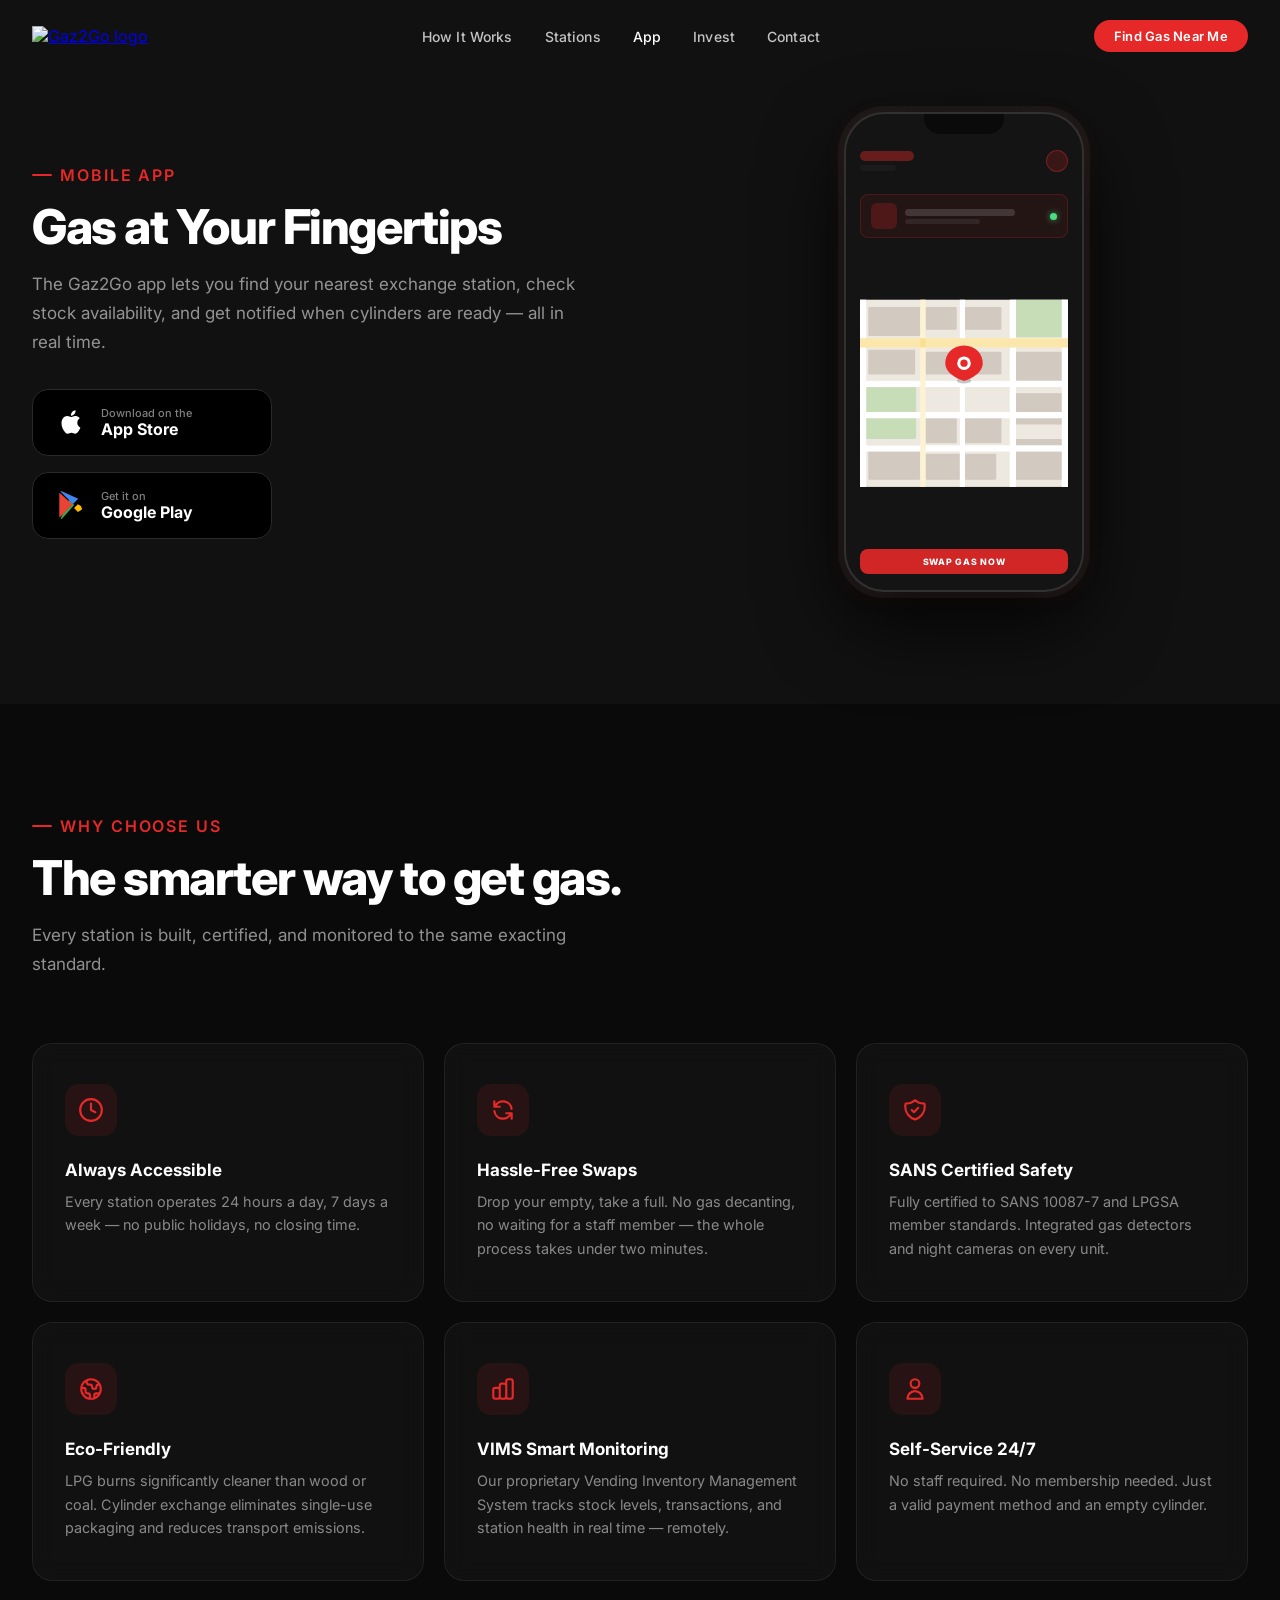
==== app.html @ 3d044378 "feat: add app.html page" ====
<!DOCTYPE html>
<html lang="en">
<head>
  <meta charset="UTF-8" />
  <meta name="viewport" content="width=device-width, initial-scale=1.0" />
  <title>App | Gaz2Go</title>
  <meta name="description" content="Download the Gaz2Go app to find stations, check stock, and swap gas in under two minutes." />
  <link rel="preconnect" href="https://fonts.googleapis.com" />
  <link rel="preconnect" href="https://fonts.gstatic.com" crossorigin />
  <link href="https://fonts.googleapis.com/css2?family=Inter:wght@300;400;500;600;700;800;900&family=Lora:ital,wght@0,400;0,500;0,600;0,700;1,400;1,700&display=swap" rel="stylesheet" />
  <script src="https://cdn.tailwindcss.com"></script>
  <script>
    tailwind.config = {
      theme: {
        extend: {
          fontFamily: { sans: ['Inter', 'sans-serif'] },
          colors: {
            brand: {
              black:  '#0a0a0a',
              black2: '#111111',
              surface:'#1a1a1a',
              surface2:'#222222',
              grey:   '#888888',
              light:  '#f5f5f5',
              accent: '#e62828',
              warm:   '#f03c3c',
            }
          }
        }
      }
    }
  </script>
  <link rel="stylesheet" href="style.css" />
</head>
<body>

<!-- SVG defs for noise -->
<svg width="0" height="0" style="position:absolute">
  <defs>
    <filter id="noise-filter">
      <feTurbulence type="fractalNoise" baseFrequency="0.85" numOctaves="4" stitchTiles="stitch" result="noiseOut"/>
      <feColorMatrix type="saturate" values="0" in="noiseOut" result="grey"/>
      <feBlend in="SourceGraphic" in2="grey" mode="overlay"/>
    </filter>
  </defs>
</svg>

<!-- ─── NAVBAR ─────────────────────────────────────────── -->
<nav id="navbar">
  <a href="index.html">
    <img
      src="https://images.groovetech.io/Q6AdZMbL-gtLKjwaKrVaJy5M9BvmSFnjlFCRkEsi7hQ/rs:fit:0:0:0/g:no:0:0/c:0:0/aHR0cHM6Ly9hc3NldHMuZ3Jvb3ZlYXBwcy5jb20vaW1hZ2VzLzVmOWU2ZTRjMzg2ZmQ5MDA2ZmFmM2M5MS8xNzM5MTA2NDEyX0dhczJHT3doaXRlRmluYWxMb2dvMjczMnB4cmVtb3ZlYmcucG5n.webp"
      alt="Gaz2Go logo"
      class="nav-logo"
    />
  </a>
  <nav style="flex:1; display:flex; align-items:center; justify-content:center;">
    <ul class="nav-links">
      <li><a href="how-it-works.html">How It Works</a></li>
      <li><a href="stations.html">Stations</a></li>
      <li><a href="app.html">App</a></li>
      <li><a href="invest.html">Invest</a></li>
      <li><a href="invest.html#footer">Contact</a></li>
    </ul>
  </nav>
  <a href="stations.html" class="btn-nav">Find Gas Near Me</a>
  <button class="hamburger" id="hamburger" aria-label="Open menu">
    <span></span><span></span><span></span>
  </button>
</nav>

<!-- Mobile menu -->
<div id="mobile-menu">
  <a href="how-it-works.html" class="mobile-link">How It Works</a>
  <a href="stations.html" class="mobile-link">Stations</a>
  <a href="app.html" class="mobile-link">App</a>
  <a href="invest.html" class="mobile-link">Invest</a>
  <a href="invest.html#footer" class="mobile-link">Contact</a>
  <a href="stations.html" class="btn-nav">Find Gas Near Me</a>
</div>

<!-- ─── APP DOWNLOAD ────────────────────────────────────── -->
<section id="app">
  <div class="section-inner">
    <div class="app-inner">
      <div>
        <div class="section-label" data-animate>Mobile App</div>
        <h2 class="section-title" data-animate style="--delay:0.1s">Gas at Your Fingertips</h2>
        <p class="section-sub" data-animate style="--delay:0.2s">
          The Gaz2Go app lets you find your nearest exchange station, check stock availability, and get notified when cylinders are ready — all in real time.
        </p>
        <!-- TODO: Replace href="#" with actual App Store URL when live -->
        <!-- TODO: Replace href="#" with actual Google Play URL when live -->
        <div class="app-store-btns" data-animate style="--delay:0.3s">
          <a href="#" class="store-btn store-btn-apple" id="apple-store-btn">
            <!-- Apple logo — white on black -->
            <svg viewBox="0 0 24 24" fill="#ffffff"><path d="M18.71 19.5c-.83 1.24-1.71 2.45-3.05 2.47-1.34.03-1.77-.79-3.29-.79-1.53 0-2 .77-3.27.82-1.31.05-2.3-1.32-3.14-2.53C4.25 17 2.94 12.45 4.7 9.39c.87-1.52 2.43-2.48 4.12-2.51 1.28-.02 2.5.87 3.29.87.78 0 2.26-1.07 3.8-.91.65.03 2.47.26 3.64 1.98-.09.06-2.17 1.28-2.15 3.81.03 3.02 2.65 4.03 2.68 4.04-.03.07-.42 1.44-1.38 2.83M13 3.5c.73-.83 1.94-1.46 2.94-1.5.13 1.17-.34 2.35-1.04 3.19-.69.85-1.83 1.51-2.95 1.42-.15-1.15.41-2.35 1.05-3.11z"/></svg>
            <div class="store-btn-text">
              <small>Download on the</small>
              <strong>App Store</strong>
            </div>
          </a>
          <a href="#" class="store-btn store-btn-google" id="play-store-btn">
            <!-- Google Play logo — official 4-colour -->
            <svg viewBox="0 0 24 24" width="28" height="28">
              <path fill="#34A853" d="M3.18 23.76c.31.17.67.22 1.05.1l.07-.04L14.76 12 10.3 7.54 3.18 23.76z"/>
              <path fill="#FBBC04" d="M20.8 13.06l-2.9-1.66-3.27 3.27 3.27 3.28 2.9-1.67c.83-.48.83-1.74 0-2.22z"/>
              <path fill="#4285F4" d="M4.11.3L4.04.26C3.67.13 3.31.2 3 .36L13.72 11.1l4.46-4.46L4.11.3z"/>
              <path fill="#EA4335" d="M2.18 1.47C2.07 1.7 2 1.97 2 2.28v19.44c0 .31.07.58.18.81l.1.09 10.89-10.9v-.22L2.18 1.47z"/>
            </svg>
            <div class="store-btn-text">
              <small>Get it on</small>
              <strong>Google Play</strong>
            </div>
          </a>
        </div>
      </div>
      <div class="phone-mockup" data-animate style="--delay:0.2s">
        <div class="phone-frame">
          <div class="phone-notch"></div>
          <div class="phone-screen">
            <!-- App header row -->
            <div style="display:flex;align-items:center;justify-content:space-between;margin-bottom:0.75rem;">
              <div>
                <div class="phone-bar accent" style="width:54px;margin-bottom:4px;"></div>
                <div class="phone-bar short" style="width:36px;height:6px;opacity:0.4;"></div>
              </div>
              <div style="width:22px;height:22px;background:rgba(230,40,40,0.18);border-radius:50%;border:1px solid rgba(230,40,40,0.35);"></div>
            </div>
            <!-- Nearest station card -->
            <div style="background:rgba(230,40,40,0.08);border:1px solid rgba(230,40,40,0.22);border-radius:8px;padding:0.5rem 0.625rem;margin-bottom:0.5rem;display:flex;align-items:center;gap:0.5rem;">
              <div style="width:26px;height:26px;background:rgba(230,40,40,0.22);border-radius:6px;flex-shrink:0;"></div>
              <div style="flex:1;min-width:0;">
                <div class="phone-bar" style="width:80%;height:7px;margin-bottom:3px;background:rgba(255,255,255,0.14);border-radius:4px;"></div>
                <div class="phone-bar" style="width:55%;height:5px;background:rgba(255,255,255,0.07);border-radius:4px;"></div>
              </div>
              <div style="width:7px;height:7px;background:#4ade80;border-radius:50%;box-shadow:0 0 6px rgba(74,222,128,0.7);flex-shrink:0;"></div>
            </div>
            <!-- Static map illustration with pin -->
            <div style="flex:1;border-radius:10px;overflow:hidden;position:relative;min-height:0;">
              <svg viewBox="0 0 200 180" xmlns="http://www.w3.org/2000/svg" style="width:100%;height:100%;display:block;">
                <!-- Map base -->
                <rect width="200" height="180" fill="#ede8e0"/>
                <!-- Green areas / parks -->
                <rect x="0" y="82" width="54" height="52" fill="#c6ddb8" rx="2"/>
                <rect x="148" y="0" width="52" height="36" fill="#c6ddb8" rx="2"/>
                <!-- Building blocks -->
                <rect x="63"  y="7"   width="30" height="22" fill="#d2c9c0" rx="1"/>
                <rect x="98"  y="7"   width="38" height="22" fill="#d2c9c0" rx="1"/>
                <rect x="63"  y="50"  width="30" height="22" fill="#d2c9c0" rx="1"/>
                <rect x="98"  y="50"  width="38" height="22" fill="#d2c9c0" rx="1"/>
                <rect x="63"  y="112" width="30" height="26" fill="#d2c9c0" rx="1"/>
                <rect x="98"  y="112" width="38" height="26" fill="#d2c9c0" rx="1"/>
                <rect x="148" y="50"  width="52" height="28" fill="#d2c9c0" rx="1"/>
                <rect x="148" y="90"  width="52" height="30" fill="#d2c9c0" rx="1"/>
                <rect x="8"   y="7"   width="50" height="28" fill="#d2c9c0" rx="1"/>
                <rect x="8"   y="48"  width="45" height="24" fill="#d2c9c0" rx="1"/>
                <rect x="8"   y="140" width="50" height="33" fill="#d2c9c0" rx="1"/>
                <rect x="63"  y="148" width="68" height="25" fill="#d2c9c0" rx="1"/>
                <rect x="148" y="134" width="52" height="39" fill="#d2c9c0" rx="1"/>
                <!-- Horizontal roads -->
                <rect x="0" y="37"  width="200" height="9" fill="#ffffff"/>
                <rect x="0" y="78"  width="200" height="6" fill="#ffffff"/>
                <rect x="0" y="108" width="200" height="6" fill="#ffffff"/>
                <rect x="0" y="140" width="200" height="6" fill="#ffffff"/>
                <!-- Vertical roads -->
                <rect x="0"   y="0" width="6" height="180" fill="#ffffff"/>
                <rect x="58"  y="0" width="5" height="180" fill="#ffffff"/>
                <rect x="96"  y="0" width="5" height="180" fill="#ffffff"/>
                <rect x="144" y="0" width="6" height="180" fill="#ffffff"/>
                <rect x="194" y="0" width="6" height="180" fill="#ffffff"/>
                <!-- Main road highlight (yellow) -->
                <rect x="0"  y="37" width="200" height="9" fill="#f7c948" opacity="0.45"/>
                <rect x="58" y="0"  width="5" height="180" fill="#f7c948" opacity="0.25"/>
                <!-- Pin shadow -->
                <ellipse cx="100" cy="78" rx="7" ry="2.5" fill="rgba(0,0,0,0.22)"/>
                <!-- Pin teardrop -->
                <path d="M100 44 C89 44 82 52 82 61 C82 73 100 78 100 78 C100 78 118 73 118 61 C118 52 111 44 100 44 Z" fill="#e62828"/>
                <!-- Pin inner white circle -->
                <circle cx="100" cy="61" r="6.5" fill="white"/>
                <!-- Pin centre dot -->
                <circle cx="100" cy="61" r="3.5" fill="#e62828"/>
              </svg>
            </div>
            <!-- CTA button -->
            <div style="margin-top:0.5rem;background:rgba(230,40,40,0.9);border-radius:8px;padding:0.45rem;text-align:center;font-size:0.55rem;font-weight:800;color:#fff;letter-spacing:0.08em;text-transform:uppercase;">SWAP GAS NOW</div>
          </div>
        </div>
      </div>
    </div>
  </div>
</section>

<!-- ─── WHY GAZ2GO ──────────────────────────────────────── -->
<section id="why">
  <div class="section-inner">
    <div class="section-label" data-animate>Why Choose Us</div>
    <h2 class="section-title" data-animate style="--delay:0.1s">The smarter way to get gas.</h2>
    <p class="section-sub" data-animate style="--delay:0.2s">Every station is built, certified, and monitored to the same exacting standard.</p>

    <div class="cards-grid">
      <div class="feature-card" data-animate style="--delay:0.05s">
        <div class="card-icon">
          <svg fill="none" viewBox="0 0 24 24" stroke="currentColor" stroke-width="2"><circle cx="12" cy="12" r="10"/><path stroke-linecap="round" stroke-linejoin="round" d="M12 6v6l4 2"/></svg>
        </div>
        <div class="card-title">Always Accessible</div>
        <div class="card-desc">Every station operates 24 hours a day, 7 days a week — no public holidays, no closing time.</div>
      </div>
      <div class="feature-card" data-animate style="--delay:0.1s">
        <div class="card-icon">
          <svg fill="none" viewBox="0 0 24 24" stroke="currentColor" stroke-width="2"><path stroke-linecap="round" stroke-linejoin="round" d="M4 4v5h.582m15.356 2A8.001 8.001 0 004.582 9m0 0H9m11 11v-5h-.581m0 0a8.003 8.003 0 01-15.357-2m15.357 2H15"/></svg>
        </div>
        <div class="card-title">Hassle-Free Swaps</div>
        <div class="card-desc">Drop your empty, take a full. No gas decanting, no waiting for a staff member — the whole process takes under two minutes.</div>
      </div>
      <div class="feature-card" data-animate style="--delay:0.15s">
        <div class="card-icon">
          <svg fill="none" viewBox="0 0 24 24" stroke="currentColor" stroke-width="2"><path stroke-linecap="round" stroke-linejoin="round" d="M9 12l2 2 4-4m5.618-4.016A11.955 11.955 0 0112 2.944a11.955 11.955 0 01-8.618 3.04A12.02 12.02 0 003 9c0 5.591 3.824 10.29 9 11.622 5.176-1.332 9-6.03 9-11.622 0-1.042-.133-2.052-.382-3.016z"/></svg>
        </div>
        <div class="card-title">SANS Certified Safety</div>
        <div class="card-desc">Fully certified to SANS 10087-7 and LPGSA member standards. Integrated gas detectors and night cameras on every unit.</div>
      </div>
      <div class="feature-card" data-animate style="--delay:0.2s">
        <div class="card-icon">
          <svg fill="none" viewBox="0 0 24 24" stroke="currentColor" stroke-width="2"><path stroke-linecap="round" stroke-linejoin="round" d="M3.055 11H5a2 2 0 012 2v1a2 2 0 002 2 2 2 0 012 2v2.945M8 3.935V5.5A2.5 2.5 0 0010.5 8h.5a2 2 0 012 2 2 2 0 104 0 2 2 0 012-2h1.064M15 20.488V18a2 2 0 012-2h3.064M21 12a9 9 0 11-18 0 9 9 0 0118 0z"/></svg>
        </div>
        <div class="card-title">Eco-Friendly</div>
        <div class="card-desc">LPG burns significantly cleaner than wood or coal. Cylinder exchange eliminates single-use packaging and reduces transport emissions.</div>
      </div>
      <div class="feature-card" data-animate style="--delay:0.25s">
        <div class="card-icon">
          <svg fill="none" viewBox="0 0 24 24" stroke="currentColor" stroke-width="2"><path stroke-linecap="round" stroke-linejoin="round" d="M9 19v-6a2 2 0 00-2-2H5a2 2 0 00-2 2v6a2 2 0 002 2h2a2 2 0 002-2zm0 0V9a2 2 0 012-2h2a2 2 0 012 2v10m-6 0a2 2 0 002 2h2a2 2 0 002-2m0 0V5a2 2 0 012-2h2a2 2 0 012 2v14a2 2 0 01-2 2h-2a2 2 0 01-2-2z"/></svg>
        </div>
        <div class="card-title">VIMS Smart Monitoring</div>
        <div class="card-desc">Our proprietary Vending Inventory Management System tracks stock levels, transactions, and station health in real time — remotely.</div>
      </div>
      <div class="feature-card" data-animate style="--delay:0.3s">
        <div class="card-icon">
          <svg fill="none" viewBox="0 0 24 24" stroke="currentColor" stroke-width="2"><path stroke-linecap="round" stroke-linejoin="round" d="M16 7a4 4 0 11-8 0 4 4 0 018 0zM12 14a7 7 0 00-7 7h14a7 7 0 00-7-7z"/></svg>
        </div>
        <div class="card-title">Self-Service 24/7</div>
        <div class="card-desc">No staff required. No membership needed. Just a valid payment method and an empty cylinder.</div>
      </div>
    </div>
  </div>
</section>

<script src="main.js"></script>
</body>
</html>
---- style.css ----
/* ─── Base ─────────────────────────────────────────── */
*, *::before, *::after { box-sizing: border-box; margin: 0; padding: 0; }
html { scroll-behavior: smooth; }
body {
  font-family: 'Inter', sans-serif;
  background: #0a0a0a;
  color: #ffffff;
  overflow-x: hidden;
}

/* ─── CSS Vars ─────────────────────────────────────── */
:root {
  --black:   #0a0a0a;
  --black2:  #111111;
  --surface: #1a1a1a;
  --surf2:   #222222;
  --white:   #ffffff;
  --grey:    #888888;
  --light:   #f5f5f5;
  --accent:  #e62828;
  --warm:    #f03c3c;
  --nav-h:   72px;
}

/* ─── Noise texture overlay ────────────────────────── */
.noise::after {
  content: '';
  position: absolute;
  inset: 0;
  background-image: url("data:image/svg+xml,%3Csvg xmlns='http://www.w3.org/2000/svg' width='200' height='200'%3E%3Cfilter id='n'%3E%3CfeTurbulence type='fractalNoise' baseFrequency='0.9' numOctaves='4' stitchTiles='stitch'/%3E%3C/filter%3E%3Crect width='200' height='200' filter='url(%23n)' opacity='0.04'/%3E%3C/svg%3E");
  pointer-events: none;
  z-index: 1;
}

/* ─── Navbar ───────────────────────────────────────── */
#navbar {
  position: fixed;
  top: 0; left: 0; right: 0;
  height: var(--nav-h);
  z-index: 100;
  display: flex;
  align-items: center;
  padding: 0 2rem;
  background: transparent;
  border-bottom: 1px solid transparent;
  transition: background 0.35s ease, border-color 0.35s ease;
}
#navbar.scrolled {
  background: #0a0a0a;
  border-bottom-color: rgba(255,255,255,0.07);
}
.nav-logo { height: 58px; object-fit: contain; }
.nav-links { display: flex; gap: 2rem; list-style: none; }
.nav-links a {
  font-size: 0.875rem;
  font-weight: 500;
  color: rgba(255,255,255,0.75);
  text-decoration: none;
  letter-spacing: 0.01em;
  transition: color 0.2s ease;
}
.nav-links a:hover { color: #fff; }
.btn-nav {
  background: var(--accent);
  color: #fff;
  font-size: 0.8125rem;
  font-weight: 600;
  padding: 0.5rem 1.25rem;
  border-radius: 100px;
  text-decoration: none;
  letter-spacing: 0.02em;
  white-space: nowrap;
  transition: background 0.2s ease, transform 0.15s ease;
}
.btn-nav:hover { background: var(--warm); transform: translateY(-1px); }
.hamburger {
  display: none;
  flex-direction: column;
  gap: 5px;
  cursor: pointer;
  padding: 6px;
  background: none;
  border: none;
}
.hamburger span {
  display: block; width: 22px; height: 2px;
  background: #fff;
  border-radius: 2px;
  transition: transform 0.25s ease, opacity 0.25s ease;
}
.hamburger.open span:nth-child(1) { transform: translateY(7px) rotate(45deg); }
.hamburger.open span:nth-child(2) { opacity: 0; }
.hamburger.open span:nth-child(3) { transform: translateY(-7px) rotate(-45deg); }
#mobile-menu {
  display: none;
  position: fixed;
  top: var(--nav-h); left: 0; right: 0;
  background: #0a0a0a;
  border-bottom: 1px solid rgba(255,255,255,0.07);
  padding: 1.5rem 2rem 2rem;
  flex-direction: column;
  gap: 1.25rem;
  z-index: 99;
}
#mobile-menu.open { display: flex; }
#mobile-menu a {
  font-size: 1rem; font-weight: 500;
  color: rgba(255,255,255,0.8);
  text-decoration: none;
  transition: color 0.2s;
}
#mobile-menu a:hover { color: #fff; }
#mobile-menu .btn-nav { align-self: flex-start; }

/* ─── Buttons ──────────────────────────────────────── */
.btn-primary {
  display: inline-flex; align-items: center; gap: 0.5rem;
  background: var(--accent);
  color: #fff;
  font-weight: 700;
  font-size: 0.9375rem;
  padding: 0.875rem 2rem;
  border-radius: 100px;
  text-decoration: none;
  letter-spacing: 0.02em;
  transition: background 0.2s ease, transform 0.15s ease, box-shadow 0.2s ease;
  box-shadow: 0 4px 24px rgba(230,40,40,0.35), 0 1px 4px rgba(0,0,0,0.4);
}
.btn-primary:hover {
  background: var(--warm);
  transform: translateY(-2px);
  box-shadow: 0 8px 32px rgba(230,40,40,0.45), 0 2px 8px rgba(0,0,0,0.4);
}
.btn-primary:active { transform: translateY(0); }
.btn-secondary {
  display: inline-flex; align-items: center; gap: 0.5rem;
  background: transparent;
  color: #fff;
  font-weight: 600;
  font-size: 0.9375rem;
  padding: 0.875rem 2rem;
  border-radius: 100px;
  border: 1.5px solid rgba(255,255,255,0.35);
  text-decoration: none;
  letter-spacing: 0.02em;
  transition: border-color 0.2s, background 0.2s, transform 0.15s;
}
.btn-secondary:hover {
  border-color: rgba(255,255,255,0.7);
  background: rgba(255,255,255,0.06);
  transform: translateY(-2px);
}

/* ─── Animate on scroll ────────────────────────────── */
[data-animate] {
  opacity: 0;
  transform: translateY(28px);
  transition: opacity 0.65s ease, transform 0.65s ease;
  transition-delay: var(--delay, 0s);
}
[data-animate].is-visible {
  opacity: 1;
  transform: none;
}

/* ─── Hero ─────────────────────────────────────────── */
#hero {
  min-height: 100vh;
  display: flex;
  align-items: center;
  position: relative;
  overflow: hidden;
  background: var(--black);
}
.hero-bg-glow {
  position: absolute;
  inset: 0;
  background:
    radial-gradient(ellipse 60% 60% at 15% 80%, rgba(230,40,40,0.10) 0%, transparent 70%),
    radial-gradient(ellipse 50% 50% at 80% 20%, rgba(60,60,70,0.25) 0%, transparent 70%);
  pointer-events: none;
}
.hero-inner {
  position: relative;
  z-index: 2;
  width: 100%;
  max-width: 1280px;
  margin: 0 auto;
  padding: 0 2rem;
  padding-top: var(--nav-h);
  display: grid;
  grid-template-columns: 55% 45%;
  align-items: center;
  min-height: 100vh;
  gap: 2rem;
}
.hero-text { padding: 4rem 0; }
.hero-eyebrow {
  display: inline-flex; align-items: center; gap: 0.5rem;
  font-size: 1rem;
  font-weight: 600;
  letter-spacing: 0.12em;
  text-transform: uppercase;
  color: var(--accent);
  margin-bottom: 1.5rem;
}
.hero-eyebrow::before {
  content: '';
  display: inline-block;
  width: 20px; height: 2px;
  background: var(--accent);
  border-radius: 2px;
}
.hero-headline {
  font-family: 'Lora', serif;
  font-size: clamp(3rem, 6vw, 5.5rem);
  font-weight: 700;
  line-height: 1.02;
  letter-spacing: -0.02em;
  color: #fff;
  margin-bottom: 1.5rem;
}
.hero-headline span { color: var(--accent); }
.hero-sub {
  font-size: clamp(1rem, 1.5vw, 1.125rem);
  font-weight: 400;
  color: rgba(255,255,255,0.6);
  line-height: 1.7;
  max-width: 480px;
  margin-bottom: 2.5rem;
}
.hero-ctas { display: flex; gap: 1rem; flex-wrap: wrap; }
.hero-image-wrap {
  position: relative;
  height: 80vh;
  min-height: 500px;
  display: flex;
  align-items: center;
  justify-content: center;
}
.hero-img {
  width: 100%;
  height: 100%;
  object-fit: cover;
  object-position: center top;
  border-radius: 20px;
  mask-image: linear-gradient(to left, rgba(0,0,0,1) 50%, rgba(0,0,0,0) 100%),
              linear-gradient(to bottom, rgba(0,0,0,0) 0%, rgba(0,0,0,1) 8%, rgba(0,0,0,1) 90%, rgba(0,0,0,0) 100%);
  -webkit-mask-image: linear-gradient(to left, rgba(0,0,0,1) 50%, rgba(0,0,0,0) 100%),
                      linear-gradient(to bottom, rgba(0,0,0,0) 0%, rgba(0,0,0,1) 8%, rgba(0,0,0,1) 90%, rgba(0,0,0,0) 100%);
  -webkit-mask-composite: source-in;
  mask-composite: intersect;
}
.hero-badge {
  position: absolute;
  bottom: 2rem; left: -1rem;
  display: flex; align-items: center; gap: 0.75rem;
  background: rgba(255,255,255,0.06);
  backdrop-filter: blur(16px);
  border: 1px solid rgba(255,255,255,0.12);
  border-radius: 16px;
  padding: 0.875rem 1.25rem;
}
.hero-badge-dot {
  width: 8px; height: 8px;
  border-radius: 50%;
  background: #4ade80;
  box-shadow: 0 0 8px rgba(74,222,128,0.7);
  flex-shrink: 0;
}
.hero-badge p { font-size: 0.8125rem; font-weight: 600; color: #fff; }
.hero-badge span { font-size: 0.75rem; color: var(--grey); }

/* ─── Section base ─────────────────────────────────── */
section { padding: 7rem 2rem; }
.section-inner { max-width: 1280px; margin: 0 auto; }
.section-label {
  font-size: 1rem;
  font-weight: 600;
  letter-spacing: 0.12em;
  text-transform: uppercase;
  color: var(--accent);
  margin-bottom: 1rem;
  display: flex; align-items: center; gap: 0.5rem;
}
.section-label::before {
  content: ''; display: inline-block;
  width: 20px; height: 2px;
  background: var(--accent); border-radius: 2px;
}
.section-title {
  font-size: clamp(2rem, 4vw, 3rem);
  font-weight: 800;
  letter-spacing: -0.03em;
  line-height: 1.1;
  color: #fff;
  margin-bottom: 1rem;
}
.section-sub {
  font-size: 1.0625rem;
  color: rgba(255,255,255,0.55);
  line-height: 1.7;
  max-width: 560px;
}

/* ─── How It Works ─────────────────────────────────── */
#how { background: var(--black2); }
.steps-grid {
  display: grid;
  grid-template-columns: repeat(3, 1fr);
  gap: 2px;
  margin-top: 4rem;
  position: relative;
}
.step-connector {
  position: absolute;
  top: 3.25rem;
  left: calc(33.33% - 1px);
  width: calc(33.33%);
  height: 1px;
  background: rgba(255,255,255,0.12);
  transform-origin: left;
  transform: scaleX(0);
  transition: transform 1s ease 0.4s;
}
.step-connector.c2 { left: calc(66.66% - 1px); }
.steps-grid.is-visible .step-connector { transform: scaleX(1); }
.step-card {
  padding: 2.5rem 2rem;
  background: var(--black);
  border: 1px solid rgba(255,255,255,0.06);
  border-radius: 16px;
  position: relative;
  transition: border-color 0.3s, background 0.3s;
}
.step-card:hover { border-color: rgba(255,255,255,0.14); background: rgba(255,255,255,0.02); }
.step-num {
  font-size: 4rem;
  font-weight: 900;
  letter-spacing: -0.05em;
  color: rgba(255,255,255,0.06);
  line-height: 1;
  margin-bottom: 1.25rem;
}
.step-icon {
  width: 64px; height: 64px;
  background: rgba(230,40,40,0.12);
  border-radius: 16px;
  display: flex; align-items: center; justify-content: center;
  margin-bottom: 1.25rem;
  overflow: hidden;
  flex-shrink: 0;
}
.step-icon svg { width: 34px; height: 34px; color: var(--accent); }
.step-icon img { width: 100%; height: 100%; object-fit: cover; }
.step-title { font-size: 1.125rem; font-weight: 700; color: #fff; margin-bottom: 0.75rem; }
.step-desc { font-size: 0.9375rem; color: rgba(255,255,255,0.55); line-height: 1.65; }

/* ─── Showcase ─────────────────────────────────────── */
#showcase {
  background: #0d0d0d;
  padding: 0;
  overflow: hidden;
}
.showcase-hero {
  position: relative;
  width: 100%;
  overflow: hidden;
}
.showcase-bg {
  width: 100%;
  height: auto;
  display: block;
  filter: brightness(0.32);
}
.showcase-overlay {
  position: absolute;
  inset: 0;
  background: linear-gradient(to right, rgba(10,10,10,0.95) 0%, rgba(10,10,10,0.4) 50%, rgba(10,10,10,0.15) 100%);
}
.showcase-content {
  position: absolute;
  inset: 0;
  display: flex;
  flex-direction: column;
  justify-content: center;
  padding: 4rem 2rem;
  max-width: 1280px;
  margin: 0 auto;
  left: 0; right: 0;
}
.showcase-chips {
  display: flex;
  flex-wrap: wrap;
  gap: 0.75rem;
  margin-bottom: 2rem;
}
.chip {
  display: inline-flex; align-items: center; gap: 0.5rem;
  background: rgba(255,255,255,0.08);
  backdrop-filter: blur(12px);
  border: 1px solid rgba(255,255,255,0.14);
  border-radius: 100px;
  padding: 0.4rem 1rem;
  font-size: 0.8125rem;
  font-weight: 600;
  color: #fff;
  letter-spacing: 0.01em;
}
.chip-dot { width: 6px; height: 6px; border-radius: 50%; background: var(--accent); flex-shrink: 0; }
.showcase-copy {
  font-size: 1rem;
  color: rgba(255,255,255,0.6);
  line-height: 1.75;
  max-width: 520px;
  margin-top: 1.5rem;
}
.showcase-gallery {
  display: grid;
  grid-template-columns: 1fr 1fr;
  gap: 2px;
  background: #0d0d0d;
}
.showcase-thumb {
  aspect-ratio: 16/9;
  overflow: hidden;
  position: relative;
}
.showcase-thumb img {
  width: 100%; height: 100%;
  object-fit: cover;
  transition: transform 0.6s ease;
  filter: brightness(0.75) saturate(0.8);
}
.showcase-thumb:hover img { transform: scale(1.04); filter: brightness(0.9) saturate(1); }

/* ─── Showcase gallery location labels ───────────────── */
.showcase-loc-label {
  position: absolute;
  bottom: 0; left: 0; right: 0;
  padding: 3.5rem 1.25rem 1.1rem;
  background: linear-gradient(to top, rgba(0,0,0,0.82) 0%, transparent 100%);
  font-size: 0.9rem;
  font-weight: 700;
  color: #fff;
  letter-spacing: 0.03em;
  display: flex;
  align-items: center;
  gap: 0.5rem;
  pointer-events: none;
}
.showcase-loc-dot {
  width: 7px; height: 7px;
  background: #4ade80;
  border-radius: 50%;
  box-shadow: 0 0 8px rgba(74,222,128,0.85);
  flex-shrink: 0;
  animation: pulse-ring 2.4s ease-out infinite;
}

/* ─── Map ──────────────────────────────────────────── */
#locations { background: var(--black); }
.map-frame {
  border-radius: 16px;
  overflow: hidden;
  border: 1px solid rgba(255,255,255,0.1);
  box-shadow: 0 0 60px rgba(230,40,40,0.08), 0 0 120px rgba(0,0,0,0.6);
  margin-top: 3rem;
}
.map-frame iframe {
  display: block;
  width: 100%;
  height: 500px;
  border: none;
  filter: invert(90%) hue-rotate(180deg) saturate(0.6) brightness(0.85);
}
.stations-grid {
  margin-top: 3rem;
  display: grid;
  grid-template-columns: repeat(auto-fill, minmax(240px, 1fr));
  gap: 1rem;
}
.station-tile {
  background: var(--surface);
  border: 1px solid rgba(255,255,255,0.07);
  border-radius: 14px;
  padding: 1.25rem 1.5rem;
  display: flex; align-items: center; gap: 1rem;
  transition: border-color 0.2s, background 0.2s, transform 0.2s;
}
.station-tile:hover { border-color: rgba(255,255,255,0.16); background: var(--surf2); transform: translateY(-2px); }
.station-dot { width: 10px; height: 10px; border-radius: 50%; flex-shrink: 0; }
.station-dot.live { background: #4ade80; box-shadow: 0 0 8px rgba(74,222,128,0.6); }
.station-dot.soon { background: var(--grey); }
.station-name { font-size: 0.9375rem; font-weight: 600; color: #fff; }
.station-status { font-size: 0.75rem; color: var(--grey); margin-top: 0.125rem; }

/* ─── App ──────────────────────────────────────────── */
#app { background: var(--black2); }
.app-inner {
  display: grid;
  grid-template-columns: 1fr 1fr;
  gap: 5rem;
  align-items: center;
}
.phone-mockup {
  display: flex;
  justify-content: center;
  align-items: center;
}
.phone-frame {
  width: 240px;
  height: 480px;
  background: #141414;
  border-radius: 40px;
  border: 2px solid rgba(255,255,255,0.12);
  box-shadow:
    0 0 0 6px rgba(255,255,255,0.04),
    0 32px 80px rgba(0,0,0,0.8),
    0 4px 20px rgba(230,40,40,0.15);
  position: relative;
  overflow: hidden;
  display: flex;
  flex-direction: column;
}
.phone-notch {
  width: 80px; height: 20px;
  background: #0a0a0a;
  border-radius: 0 0 16px 16px;
  margin: 0 auto;
  flex-shrink: 0;
}
.phone-screen {
  flex: 1;
  padding: 1rem 0.875rem;
  display: flex;
  flex-direction: column;
  gap: 0.625rem;
}
.phone-bar {
  height: 10px;
  border-radius: 10px;
  background: rgba(255,255,255,0.08);
}
.phone-bar.accent { background: rgba(230,40,40,0.4); width: 60%; }
.phone-bar.short { width: 40%; }
.phone-map-placeholder {
  flex: 1;
  background: rgba(255,255,255,0.04);
  border-radius: 12px;
  display: flex; align-items: center; justify-content: center;
  font-size: 0.625rem; color: rgba(255,255,255,0.2); font-weight: 600;
  letter-spacing: 0.1em; text-transform: uppercase;
}
.phone-btn-row {
  display: flex; gap: 0.5rem; margin-top: 0.25rem;
}
.phone-mini-btn {
  flex: 1; height: 28px;
  border-radius: 8px;
  background: rgba(230,40,40,0.25);
}
.phone-mini-btn.grey { background: rgba(255,255,255,0.06); }
.app-store-btns { display: flex; flex-direction: column; gap: 1rem; margin-top: 2rem; }
.store-btn {
  display: inline-flex; align-items: center; gap: 1rem;
  background: rgba(255,255,255,0.06);
  border: 1.5px solid rgba(255,255,255,0.12);
  border-radius: 16px;
  padding: 1rem 1.5rem;
  text-decoration: none;
  color: #fff;
  transition: background 0.2s, border-color 0.2s, transform 0.15s;
  max-width: 240px;
}
.store-btn:hover { background: rgba(255,255,255,0.1); border-color: rgba(255,255,255,0.25); transform: translateY(-2px); }
.store-btn svg { width: 28px; height: 28px; flex-shrink: 0; }

/* ─── Store button brand colours ─────────────────────── */
.store-btn-apple {
  background: #000000;
  border-color: #2a2a2a;
}
.store-btn-apple:hover {
  background: #111111;
  border-color: #444444;
  transform: translateY(-2px);
}
.store-btn-google {
  background: #000000;
  border-color: #2a2a2a;
}
.store-btn-google:hover {
  background: #111111;
  border-color: #444444;
  transform: translateY(-2px);
}
.store-btn-text { display: flex; flex-direction: column; }
.store-btn-text small { font-size: 0.6875rem; color: rgba(255,255,255,0.5); font-weight: 500; }
.store-btn-text strong { font-size: 1rem; font-weight: 700; line-height: 1.2; }

/* ─── Why ──────────────────────────────────────────── */
#why { background: var(--black); }
.cards-grid {
  display: grid;
  grid-template-columns: repeat(3, 1fr);
  gap: 1.5px;
  margin-top: 4rem;
}
.feature-card {
  background: rgba(255,255,255,0.03);
  backdrop-filter: blur(12px);
  border: 1px solid rgba(255,255,255,0.07);
  border-radius: 0;
  padding: 2.5rem 2rem;
  transition: background 0.3s, border-color 0.3s, transform 0.25s;
  position: relative;
  overflow: hidden;
}
.feature-card::before {
  content: '';
  position: absolute;
  top: 0; left: 0; right: 0;
  height: 2px;
  background: var(--accent);
  transform: scaleX(0);
  transform-origin: left;
  transition: transform 0.3s ease;
}
.feature-card:hover { background: rgba(255,255,255,0.06); border-color: rgba(255,255,255,0.12); transform: translateY(-4px); }
.feature-card:hover::before { transform: scaleX(1); }
.feature-card:nth-child(1) { border-radius: 16px 0 0 0; }
.feature-card:nth-child(3) { border-radius: 0 16px 0 0; }
.feature-card:nth-child(4) { border-radius: 0 0 0 16px; }
.feature-card:nth-child(6) { border-radius: 0 0 16px 0; }
.card-icon {
  width: 52px; height: 52px;
  background: rgba(230,40,40,0.1);
  border-radius: 14px;
  display: flex; align-items: center; justify-content: center;
  margin-bottom: 1.5rem;
}
.card-icon svg { width: 26px; height: 26px; color: var(--accent); }
.card-title { font-size: 1.0625rem; font-weight: 700; color: #fff; margin-bottom: 0.625rem; }
.card-desc { font-size: 0.9rem; color: rgba(255,255,255,0.5); line-height: 1.65; }

/* ─── Invest ───────────────────────────────────────── */
#invest { background: #0f0f0f; }
.invest-inner {
  display: grid;
  grid-template-columns: 1fr 1fr;
  gap: 5rem;
  align-items: start;
}
.notice-pill {
  display: inline-flex; align-items: center; gap: 0.5rem;
  background: rgba(230,40,40,0.12);
  border: 1px solid rgba(230,40,40,0.3);
  border-radius: 100px;
  padding: 0.4rem 1rem;
  font-size: 1.0625rem;
  font-weight: 600;
  color: var(--accent);
  margin-bottom: 1.5rem;
}
.stats-grid {
  display: grid;
  grid-template-columns: 1fr 1fr;
  gap: 1px;
  background: rgba(255,255,255,0.07);
  border-radius: 16px;
  overflow: hidden;
}
.stat-cell {
  background: var(--surface);
  padding: 2rem 1.75rem;
  transition: background 0.2s;
}
.stat-cell:hover { background: var(--surf2); }
.stat-value {
  font-size: 2rem;
  font-weight: 900;
  letter-spacing: -0.04em;
  color: #fff;
  line-height: 1;
  margin-bottom: 0.5rem;
}
.stat-label { font-size: 0.875rem; color: rgba(255,255,255,0.5); font-weight: 500; line-height: 1.4; }

/* ─── Footer ───────────────────────────────────────── */
#footer { background: #050505; padding: 5rem 2rem 2rem; }
.footer-grid {
  max-width: 1280px;
  margin: 0 auto;
  display: grid;
  grid-template-columns: 2fr 1.5fr 1fr;
  gap: 4rem;
  padding-bottom: 4rem;
  border-bottom: 1px solid rgba(255,255,255,0.07);
}
.footer-logo { height: 32px; object-fit: contain; margin-bottom: 1rem; }
.footer-tagline { font-size: 0.9rem; color: rgba(255,255,255,0.45); line-height: 1.65; max-width: 280px; }
.footer-social { display: flex; gap: 0.75rem; margin-top: 1.5rem; }
.social-btn {
  width: 38px; height: 38px;
  background: rgba(255,255,255,0.06);
  border: 1px solid rgba(255,255,255,0.1);
  border-radius: 10px;
  display: flex; align-items: center; justify-content: center;
  text-decoration: none;
  color: rgba(255,255,255,0.6);
  transition: background 0.2s, color 0.2s;
}
.social-btn:hover { background: rgba(255,255,255,0.12); color: #fff; }
.social-btn svg { width: 18px; height: 18px; }
.footer-h { font-size: 0.75rem; font-weight: 700; letter-spacing: 0.1em; text-transform: uppercase; color: rgba(255,255,255,0.35); margin-bottom: 1.25rem; }
.contact-item { display: flex; flex-direction: column; gap: 0.125rem; margin-bottom: 1.25rem; }
.contact-name { font-size: 0.9375rem; font-weight: 600; color: #fff; }
.contact-detail { font-size: 0.875rem; color: rgba(255,255,255,0.5); }
.contact-detail a { color: rgba(255,255,255,0.5); text-decoration: none; transition: color 0.2s; }
.contact-detail a:hover { color: #fff; }
.footer-address { font-size: 0.875rem; color: rgba(255,255,255,0.4); line-height: 1.6; margin-top: 1rem; }
.footer-links { list-style: none; display: flex; flex-direction: column; gap: 0.75rem; }
.footer-links a { font-size: 0.875rem; color: rgba(255,255,255,0.45); text-decoration: none; transition: color 0.2s; }
.footer-links a:hover { color: #fff; }
.footer-bottom {
  max-width: 1280px;
  margin: 0 auto;
  padding-top: 2rem;
  display: flex;
  justify-content: space-between;
  align-items: center;
  flex-wrap: wrap;
  gap: 1rem;
}
.footer-copy { font-size: 0.8125rem; color: rgba(255,255,255,0.25); }

/* ─── Responsive ───────────────────────────────────── */
@media (max-width: 1024px) {
  .hero-inner { grid-template-columns: 1fr; }
  .hero-image-wrap { height: 50vh; min-height: 320px; }
  .hero-img { mask-image: linear-gradient(to bottom, rgba(0,0,0,1) 60%, rgba(0,0,0,0) 100%); -webkit-mask-image: linear-gradient(to bottom, rgba(0,0,0,1) 60%, rgba(0,0,0,0) 100%); -webkit-mask-composite: source-in; mask-composite: intersect; }
  .steps-grid { grid-template-columns: 1fr; gap: 1rem; }
  .step-connector { display: none; }
  .app-inner { grid-template-columns: 1fr; gap: 3rem; }
  .phone-mockup { order: -1; }
  .invest-inner { grid-template-columns: 1fr; gap: 3rem; }
  .cards-grid { grid-template-columns: 1fr 1fr; }
  .feature-card:nth-child(1) { border-radius: 16px 0 0 0; }
  .feature-card:nth-child(2) { border-radius: 0 16px 0 0; }
  .feature-card:nth-child(3) { border-radius: 0; }
  .feature-card:nth-child(4) { border-radius: 0; }
  .feature-card:nth-child(5) { border-radius: 0 0 0 16px; }
  .feature-card:nth-child(6) { border-radius: 0 0 16px 0; }
  .footer-grid { grid-template-columns: 1fr 1fr; gap: 3rem; }
}

@media (max-width: 768px) {
  .nav-links, .btn-nav { display: none; }
  .hamburger { display: flex; }
  section { padding: 5rem 1.25rem; }
  .hero-text { padding: 2rem 0; }
  .showcase-gallery { grid-template-columns: 1fr; }
  .cards-grid { grid-template-columns: 1fr; }
  .feature-card:nth-child(n) { border-radius: 0; }
  .feature-card:first-child { border-radius: 16px 16px 0 0; }
  .feature-card:last-child { border-radius: 0 0 16px 16px; }
  .footer-grid { grid-template-columns: 1fr; gap: 2.5rem; }
  .footer-bottom { flex-direction: column; text-align: center; }
  .stats-grid { grid-template-columns: 1fr 1fr; }
}

@media (max-width: 480px) {
  .hero-ctas { flex-direction: column; }
  .btn-primary, .btn-secondary { width: 100%; justify-content: center; }
  .stats-grid { grid-template-columns: 1fr; }
}

/* ─── Trust marquee strip ──────────────────────────── */
.trust-strip {
  background: #111111;
  border-top: 1px solid rgba(255,255,255,0.055);
  border-bottom: 1px solid rgba(255,255,255,0.055);
  overflow: hidden;
  padding: 0.875rem 0;
  position: relative;
}
.trust-strip::before, .trust-strip::after {
  content: '';
  position: absolute;
  top: 0; bottom: 0;
  width: 140px;
  z-index: 2;
  pointer-events: none;
}
.trust-strip::before { left: 0; background: linear-gradient(to right, #111111, transparent); }
.trust-strip::after  { right: 0; background: linear-gradient(to left,  #111111, transparent); }
.trust-track {
  display: flex;
  gap: 3.5rem;
  white-space: nowrap;
  animation: marquee 28s linear infinite;
  width: max-content;
  will-change: transform;
}
.trust-item {
  display: inline-flex;
  align-items: center;
  gap: 0.75rem;
  font-size: 0.6875rem;
  font-weight: 700;
  color: rgba(255,255,255,0.38);
  letter-spacing: 0.1em;
  text-transform: uppercase;
  flex-shrink: 0;
}
.trust-sep {
  display: inline-block;
  width: 4px; height: 4px;
  border-radius: 50%;
  background: var(--accent);
  opacity: 0.55;
  flex-shrink: 0;
}

/* ─── Animations ───────────────────────────────────── */
@keyframes marquee {
  from { transform: translateX(0); }
  to   { transform: translateX(-50%); }
}
@keyframes pulse-ring {
  0%   { box-shadow: 0 0 0 0   rgba(74,222,128,0.55); }
  70%  { box-shadow: 0 0 0 8px rgba(74,222,128,0); }
  100% { box-shadow: 0 0 0 0   rgba(74,222,128,0); }
}
@keyframes float-badge {
  0%, 100% { transform: translateY(0px); }
  50%       { transform: translateY(-8px); }
}
@keyframes shimmer-stat {
  0%   { opacity: 0.4; }
  50%  { opacity: 1; }
  100% { opacity: 0.4; }
}

/* ─── Hero badge animate ───────────────────────────── */
.hero-badge      { animation: float-badge 5s ease-in-out infinite; }
.hero-badge-dot  { animation: pulse-ring  2.4s ease-out infinite; }

/* ─── Feature card spacing override ───────────────── */
.cards-grid { gap: 1.25rem; }
.feature-card,
.feature-card:nth-child(n),
.feature-card:first-child,
.feature-card:last-child { border-radius: 20px; }
@media (max-width: 1024px) {
  .feature-card,
  .feature-card:nth-child(n) { border-radius: 20px; }
}
@media (max-width: 768px) {
  .feature-card,
  .feature-card:nth-child(n),
  .feature-card:first-child,
  .feature-card:last-child { border-radius: 20px; }
}

/* ─── Station dot pulse ────────────────────────────── */
.station-dot.live { animation: pulse-ring 2.4s ease-out infinite; }

/* ─── Pre-footer CTA banner ────────────────────────── */
#cta-banner {
  background: #0c0c0c;
  padding: 6rem 2rem;
  position: relative;
  overflow: hidden;
}
#cta-banner::before {
  content: '';
  position: absolute;
  inset: 0;
  background:
    radial-gradient(ellipse 80% 80% at 50% 50%, rgba(230,40,40,0.07) 0%, transparent 70%),
    radial-gradient(ellipse 40% 40% at 20% 80%, rgba(240,60,60,0.04) 0%, transparent 70%);
  pointer-events: none;
}
#cta-banner::after {
  content: '';
  position: absolute;
  top: 0; left: 0; right: 0;
  height: 1px;
  background: linear-gradient(to right, transparent, rgba(230,40,40,0.35), transparent);
}
.cta-banner-inner {
  max-width: 760px;
  margin: 0 auto;
  text-align: center;
  position: relative;
  z-index: 1;
}
.cta-banner-inner .section-label { justify-content: center; }
.cta-banner-inner .section-title { max-width: 600px; margin: 0 auto 1.25rem; }
.cta-banner-sub {
  font-size: 1.0625rem;
  color: rgba(255,255,255,0.5);
  line-height: 1.7;
  margin-bottom: 2.5rem;
}
.cta-banner-actions {
  display: flex;
  gap: 1rem;
  justify-content: center;
  flex-wrap: wrap;
}
@media (max-width: 480px) {
  .cta-banner-actions { flex-direction: column; align-items: center; }
  .cta-banner-actions .btn-primary,
  .cta-banner-actions .btn-secondary { width: 100%; justify-content: center; }
}

/* ─── Map glow tweak ───────────────────────────────── */
.map-frame {
  box-shadow: 0 0 0 1px rgba(230,40,40,0.1), 0 0 80px rgba(230,40,40,0.07), 0 0 160px rgba(0,0,0,0.6);
}

/* ─── 3-col showcase gallery ───────────────────────── */
.showcase-gallery--3col { grid-template-columns: 1fr 1fr 1fr; }
@media (max-width: 768px) {
  .showcase-gallery--3col { grid-template-columns: 1fr; }
}

/* ─── Hero unit background ─────────────────────────── */
.hero-unit-bg {
  position: absolute;
  inset: 0;
  z-index: 1;
  pointer-events: none;
  overflow: hidden;
}
.hero-unit-bg img {
  position: absolute;
  inset: 0;
  width: 100%;
  height: 100%;
  object-fit: cover;
  object-position: center center;
  display: block;
  user-select: none;
  -webkit-user-drag: none;
  /* Left-fade blends photo into dark hero; top/bottom soften edges */
  mask-image:
    linear-gradient(to right, transparent 0%, rgba(0,0,0,0.5) 18%, black 42%, black 100%),
    linear-gradient(to bottom, transparent 0%, black 8%, black 92%, transparent 100%);
  -webkit-mask-image:
    linear-gradient(to right, transparent 0%, rgba(0,0,0,0.5) 18%, black 42%, black 100%),
    linear-gradient(to bottom, transparent 0%, black 8%, black 92%, transparent 100%);
  mask-composite: intersect;
  -webkit-mask-composite: source-in;
}
/* Single-column hero override */
.hero-inner-solo {
  grid-template-columns: 52% !important;
}

/* ─── 3D Unit Viewer ───────────────────────────────── */
.unit-viewer-wrap {
  position: relative;
  width: 100%;
  height: 100%;
  display: flex;
  align-items: center;
  justify-content: center;
  flex-direction: column;
  gap: 2.5rem;
}
.unit-viewer {
  position: relative;
  width: 100%;
  max-width: 620px;
  cursor: grab;
  will-change: transform;
  transition: transform 0.12s ease;
  user-select: none;
  /* Radial vignette fades white corners into the dark hero */
  mask-image: radial-gradient(ellipse 80% 76% at 54% 52%, black 28%, rgba(0,0,0,0.55) 52%, transparent 78%);
  -webkit-mask-image: radial-gradient(ellipse 80% 76% at 54% 52%, black 28%, rgba(0,0,0,0.55) 52%, transparent 78%);
}
.unit-viewer.is-dragging {
  cursor: grabbing;
  transition: none;
}
.unit-img-base {
  width: 100%;
  height: auto;
  display: block;
  pointer-events: none;
  user-select: none;
  -webkit-user-drag: none;
}
.unit-img-overlay {
  position: absolute;
  top: 0; left: 0;
  width: 100%;
  height: 100%;
  object-fit: contain;
  opacity: 0;
  pointer-events: none;
  user-select: none;
  -webkit-user-drag: none;
  transition: opacity 0.15s ease;
}
.viewer-drag-hint {
  display: flex;
  align-items: center;
  gap: 0.625rem;
  font-size: 0.6875rem;
  font-weight: 600;
  color: rgba(255,255,255,0.3);
  letter-spacing: 0.1em;
  text-transform: uppercase;
  white-space: nowrap;
  transition: opacity 0.5s ease;
}
.viewer-drag-hint svg { flex-shrink: 0; }
.viewer-drag-hint.hidden { opacity: 0; pointer-events: none; }
@keyframes hint-pulse {
  0%, 100% { opacity: 0.3; transform: translateX(0); }
  50%       { opacity: 0.7; transform: translateX(4px); }
}
.viewer-drag-hint { animation: hint-pulse 2.2s ease-in-out infinite; }
.viewer-drag-hint.hidden { animation: none; }

/* Progress track */
.viewer-track {
  display: flex;
  align-items: center;
  gap: 0.75rem;
}
.viewer-track-bar {
  width: 80px;
  height: 2px;
  background: rgba(255,255,255,0.1);
  border-radius: 2px;
  overflow: hidden;
}
.viewer-track-fill {
  height: 100%;
  width: 0%;
  background: var(--accent);
  border-radius: 2px;
  transition: width 0.1s ease;
}
.viewer-track-label {
  font-size: 0.6rem;
  font-weight: 700;
  letter-spacing: 0.12em;
  text-transform: uppercase;
  color: rgba(255,255,255,0.25);
  width: 28px;
}
.viewer-track-label.right { text-align: right; }
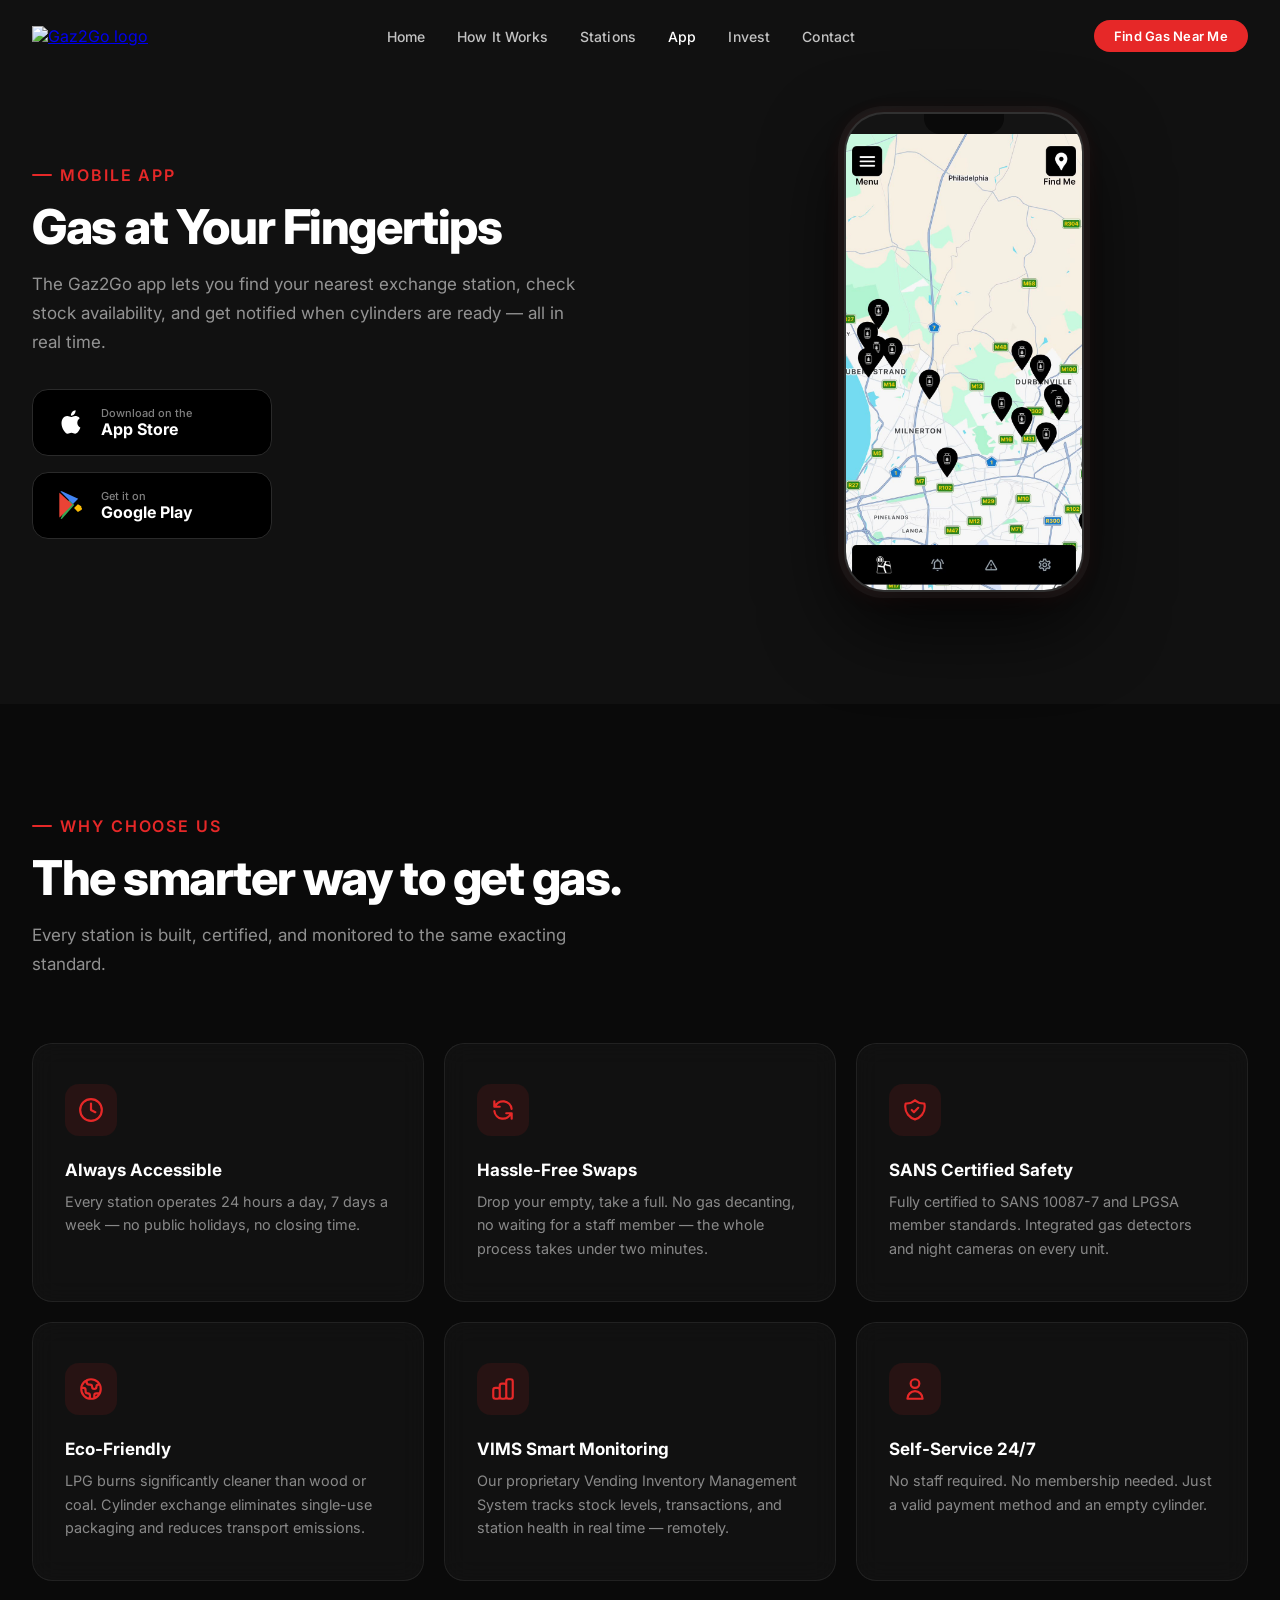
==== commit 6754798f: "feat: add real stations, Find Gas modal, app screenshot, and nav/copy updates - Add 16 live station " ====
--- a/app.html
+++ b/app.html
@@ -56,6 +56,7 @@
   </a>
   <nav style="flex:1; display:flex; align-items:center; justify-content:center;">
     <ul class="nav-links">
+      <li><a href="index.html">Home</a></li>
       <li><a href="how-it-works.html">How It Works</a></li>
       <li><a href="stations.html">Stations</a></li>
       <li><a href="app.html">App</a></li>
@@ -71,6 +72,7 @@
 
 <!-- Mobile menu -->
 <div id="mobile-menu">
+  <a href="index.html" class="mobile-link">Home</a>
   <a href="how-it-works.html" class="mobile-link">How It Works</a>
   <a href="stations.html" class="mobile-link">Stations</a>
   <a href="app.html" class="mobile-link">App</a>
@@ -118,72 +120,13 @@
       <div class="phone-mockup" data-animate style="--delay:0.2s">
         <div class="phone-frame">
           <div class="phone-notch"></div>
-          <div class="phone-screen">
-            <!-- App header row -->
-            <div style="display:flex;align-items:center;justify-content:space-between;margin-bottom:0.75rem;">
-              <div>
-                <div class="phone-bar accent" style="width:54px;margin-bottom:4px;"></div>
-                <div class="phone-bar short" style="width:36px;height:6px;opacity:0.4;"></div>
-              </div>
-              <div style="width:22px;height:22px;background:rgba(230,40,40,0.18);border-radius:50%;border:1px solid rgba(230,40,40,0.35);"></div>
-            </div>
-            <!-- Nearest station card -->
-            <div style="background:rgba(230,40,40,0.08);border:1px solid rgba(230,40,40,0.22);border-radius:8px;padding:0.5rem 0.625rem;margin-bottom:0.5rem;display:flex;align-items:center;gap:0.5rem;">
-              <div style="width:26px;height:26px;background:rgba(230,40,40,0.22);border-radius:6px;flex-shrink:0;"></div>
-              <div style="flex:1;min-width:0;">
-                <div class="phone-bar" style="width:80%;height:7px;margin-bottom:3px;background:rgba(255,255,255,0.14);border-radius:4px;"></div>
-                <div class="phone-bar" style="width:55%;height:5px;background:rgba(255,255,255,0.07);border-radius:4px;"></div>
-              </div>
-              <div style="width:7px;height:7px;background:#4ade80;border-radius:50%;box-shadow:0 0 6px rgba(74,222,128,0.7);flex-shrink:0;"></div>
-            </div>
-            <!-- Static map illustration with pin -->
-            <div style="flex:1;border-radius:10px;overflow:hidden;position:relative;min-height:0;">
-              <svg viewBox="0 0 200 180" xmlns="http://www.w3.org/2000/svg" style="width:100%;height:100%;display:block;">
-                <!-- Map base -->
-                <rect width="200" height="180" fill="#ede8e0"/>
-                <!-- Green areas / parks -->
-                <rect x="0" y="82" width="54" height="52" fill="#c6ddb8" rx="2"/>
-                <rect x="148" y="0" width="52" height="36" fill="#c6ddb8" rx="2"/>
-                <!-- Building blocks -->
-                <rect x="63"  y="7"   width="30" height="22" fill="#d2c9c0" rx="1"/>
-                <rect x="98"  y="7"   width="38" height="22" fill="#d2c9c0" rx="1"/>
-                <rect x="63"  y="50"  width="30" height="22" fill="#d2c9c0" rx="1"/>
-                <rect x="98"  y="50"  width="38" height="22" fill="#d2c9c0" rx="1"/>
-                <rect x="63"  y="112" width="30" height="26" fill="#d2c9c0" rx="1"/>
-                <rect x="98"  y="112" width="38" height="26" fill="#d2c9c0" rx="1"/>
-                <rect x="148" y="50"  width="52" height="28" fill="#d2c9c0" rx="1"/>
-                <rect x="148" y="90"  width="52" height="30" fill="#d2c9c0" rx="1"/>
-                <rect x="8"   y="7"   width="50" height="28" fill="#d2c9c0" rx="1"/>
-                <rect x="8"   y="48"  width="45" height="24" fill="#d2c9c0" rx="1"/>
-                <rect x="8"   y="140" width="50" height="33" fill="#d2c9c0" rx="1"/>
-                <rect x="63"  y="148" width="68" height="25" fill="#d2c9c0" rx="1"/>
-                <rect x="148" y="134" width="52" height="39" fill="#d2c9c0" rx="1"/>
-                <!-- Horizontal roads -->
-                <rect x="0" y="37"  width="200" height="9" fill="#ffffff"/>
-                <rect x="0" y="78"  width="200" height="6" fill="#ffffff"/>
-                <rect x="0" y="108" width="200" height="6" fill="#ffffff"/>
-                <rect x="0" y="140" width="200" height="6" fill="#ffffff"/>
-                <!-- Vertical roads -->
-                <rect x="0"   y="0" width="6" height="180" fill="#ffffff"/>
-                <rect x="58"  y="0" width="5" height="180" fill="#ffffff"/>
-                <rect x="96"  y="0" width="5" height="180" fill="#ffffff"/>
-                <rect x="144" y="0" width="6" height="180" fill="#ffffff"/>
-                <rect x="194" y="0" width="6" height="180" fill="#ffffff"/>
-                <!-- Main road highlight (yellow) -->
-                <rect x="0"  y="37" width="200" height="9" fill="#f7c948" opacity="0.45"/>
-                <rect x="58" y="0"  width="5" height="180" fill="#f7c948" opacity="0.25"/>
-                <!-- Pin shadow -->
-                <ellipse cx="100" cy="78" rx="7" ry="2.5" fill="rgba(0,0,0,0.22)"/>
-                <!-- Pin teardrop -->
-                <path d="M100 44 C89 44 82 52 82 61 C82 73 100 78 100 78 C100 78 118 73 118 61 C118 52 111 44 100 44 Z" fill="#e62828"/>
-                <!-- Pin inner white circle -->
-                <circle cx="100" cy="61" r="6.5" fill="white"/>
-                <!-- Pin centre dot -->
-                <circle cx="100" cy="61" r="3.5" fill="#e62828"/>
-              </svg>
-            </div>
-            <!-- CTA button -->
-            <div style="margin-top:0.5rem;background:rgba(230,40,40,0.9);border-radius:8px;padding:0.45rem;text-align:center;font-size:0.55rem;font-weight:800;color:#fff;letter-spacing:0.08em;text-transform:uppercase;">SWAP GAS NOW</div>
+          <div class="phone-screen" style="padding:0;gap:0;overflow:hidden;">
+            <img
+              src="Brand Assets/Gaz2Go App Screenshot.jpeg"
+              alt="Gaz2Go app interface"
+              style="width:100%;height:100%;object-fit:cover;object-position:top;display:block;"
+              draggable="false"
+            />
           </div>
         </div>
       </div>
--- a/style.css
+++ b/style.css
@@ -698,7 +698,7 @@
   padding-bottom: 4rem;
   border-bottom: 1px solid rgba(255,255,255,0.07);
 }
-.footer-logo { height: 32px; object-fit: contain; margin-bottom: 1rem; }
+.footer-logo { height: 64px; object-fit: contain; margin-bottom: 1rem; }
 .footer-tagline { font-size: 0.9rem; color: rgba(255,255,255,0.45); line-height: 1.65; max-width: 280px; }
 .footer-social { display: flex; gap: 0.75rem; margin-top: 1.5rem; }
 .social-btn {
@@ -712,6 +712,12 @@
   transition: background 0.2s, color 0.2s;
 }
 .social-btn:hover { background: rgba(255,255,255,0.12); color: #fff; }
+.social-btn--instagram { color: #E1306C; border-color: rgba(225,48,108,0.3); }
+.social-btn--instagram:hover { background: rgba(225,48,108,0.12); color: #E1306C; border-color: rgba(225,48,108,0.5); }
+.social-btn--facebook { color: #1877F2; border-color: rgba(24,119,242,0.3); }
+.social-btn--facebook:hover { background: rgba(24,119,242,0.12); color: #1877F2; border-color: rgba(24,119,242,0.5); }
+.social-btn--youtube { color: #FF0000; border-color: rgba(255,0,0,0.3); }
+.social-btn--youtube:hover { background: rgba(255,0,0,0.12); color: #FF0000; border-color: rgba(255,0,0,0.5); }
 .social-btn svg { width: 18px; height: 18px; }
 .footer-h { font-size: 0.75rem; font-weight: 700; letter-spacing: 0.1em; text-transform: uppercase; color: rgba(255,255,255,0.35); margin-bottom: 1.25rem; }
 .contact-item { display: flex; flex-direction: column; gap: 0.125rem; margin-bottom: 1.25rem; }
@@ -1058,3 +1064,273 @@
   width: 28px;
 }
 .viewer-track-label.right { text-align: right; }
+
+/* ─── Find Gas Near Me Modal ───────────────────────────── */
+#fg-overlay {
+  position: fixed;
+  inset: 0;
+  background: rgba(0,0,0,0.72);
+  backdrop-filter: blur(10px);
+  -webkit-backdrop-filter: blur(10px);
+  z-index: 500;
+  display: flex;
+  align-items: center;
+  justify-content: center;
+  padding: 1.5rem;
+  opacity: 0;
+  pointer-events: none;
+  transition: opacity 0.22s ease;
+}
+#fg-overlay.open {
+  opacity: 1;
+  pointer-events: auto;
+}
+#fg-modal {
+  background: #141414;
+  border: 1px solid rgba(255,255,255,0.09);
+  border-radius: 22px;
+  width: 100%;
+  max-width: 560px;
+  position: relative;
+  transform: translateY(18px) scale(0.98);
+  transition: transform 0.25s ease;
+  max-height: 88vh;
+  overflow: hidden;
+  box-shadow: 0 40px 100px rgba(0,0,0,0.7), 0 0 0 1px rgba(255,255,255,0.04);
+}
+#fg-scroll {
+  overflow-y: auto;
+  max-height: 88vh;
+  padding: 2.5rem 2.5rem 2rem;
+}
+#fg-overlay.open #fg-modal {
+  transform: translateY(0) scale(1);
+}
+#fg-close {
+  position: absolute;
+  top: 1.125rem;
+  right: 1.125rem;
+  background: rgba(255,255,255,0.07);
+  border: 1px solid rgba(255,255,255,0.1);
+  border-radius: 9px;
+  width: 34px;
+  height: 34px;
+  display: flex;
+  align-items: center;
+  justify-content: center;
+  color: rgba(255,255,255,0.55);
+  cursor: pointer;
+  transition: background 0.2s, color 0.2s;
+  flex-shrink: 0;
+}
+#fg-close:hover { background: rgba(255,255,255,0.13); color: #fff; }
+
+.fg-eyebrow {
+  font-size: 0.75rem;
+  font-weight: 700;
+  letter-spacing: 0.13em;
+  text-transform: uppercase;
+  color: var(--accent);
+  display: flex;
+  align-items: center;
+  gap: 0.5rem;
+  margin-bottom: 0.75rem;
+}
+.fg-eyebrow-line {
+  display: inline-block;
+  width: 18px;
+  height: 2px;
+  background: var(--accent);
+  border-radius: 2px;
+  flex-shrink: 0;
+}
+.fg-title {
+  font-size: 1.625rem;
+  font-weight: 800;
+  letter-spacing: -0.03em;
+  color: #fff;
+  margin-bottom: 0.5rem;
+  padding-right: 2.5rem;
+}
+.fg-sub {
+  font-size: 0.9375rem;
+  color: rgba(255,255,255,0.48);
+  line-height: 1.65;
+  margin-bottom: 1.75rem;
+}
+.fg-input-row {
+  display: flex;
+  gap: 0.625rem;
+  margin-bottom: 1.25rem;
+}
+.fg-input-row input {
+  flex: 1;
+  background: rgba(255,255,255,0.06);
+  border: 1.5px solid rgba(255,255,255,0.11);
+  border-radius: 12px;
+  padding: 0.75rem 1rem;
+  font-size: 0.9375rem;
+  font-family: 'Inter', sans-serif;
+  color: #fff;
+  outline: none;
+  transition: border-color 0.2s;
+}
+.fg-input-row input:focus { border-color: rgba(230,40,40,0.5); }
+.fg-input-row input::placeholder { color: rgba(255,255,255,0.27); }
+.fg-input-row button {
+  background: var(--accent);
+  color: #fff;
+  border: none;
+  border-radius: 12px;
+  padding: 0.75rem 1.25rem;
+  font-size: 0.875rem;
+  font-weight: 700;
+  font-family: 'Inter', sans-serif;
+  cursor: pointer;
+  display: flex;
+  align-items: center;
+  gap: 0.5rem;
+  white-space: nowrap;
+  transition: background 0.2s, transform 0.15s;
+}
+.fg-input-row button:hover:not(:disabled) { background: var(--warm); transform: translateY(-1px); }
+.fg-input-row button:disabled { opacity: 0.55; cursor: not-allowed; }
+
+.fg-loading {
+  display: flex;
+  align-items: center;
+  gap: 0.875rem;
+  padding: 1.25rem 0;
+  color: rgba(255,255,255,0.45);
+  font-size: 0.9375rem;
+}
+.fg-spinner {
+  width: 18px;
+  height: 18px;
+  border: 2px solid rgba(255,255,255,0.12);
+  border-top-color: var(--accent);
+  border-radius: 50%;
+  animation: fg-spin 0.7s linear infinite;
+  flex-shrink: 0;
+}
+@keyframes fg-spin { to { transform: rotate(360deg); } }
+
+.fg-msg {
+  font-size: 0.9375rem;
+  padding: 0.875rem 1rem;
+  border-radius: 10px;
+  line-height: 1.55;
+}
+.fg-msg--error {
+  color: #f87171;
+  background: rgba(230,40,40,0.08);
+  border: 1px solid rgba(230,40,40,0.22);
+}
+
+.fg-results-label {
+  font-size: 0.8125rem;
+  color: rgba(255,255,255,0.38);
+  margin-bottom: 0.875rem;
+  padding-bottom: 0.875rem;
+  border-bottom: 1px solid rgba(255,255,255,0.07);
+}
+.fg-results-label strong { color: rgba(255,255,255,0.6); font-weight: 600; }
+
+.fg-list {
+  list-style: none;
+  display: flex;
+  flex-direction: column;
+  gap: 0.5rem;
+}
+.fg-item {
+  display: flex;
+  align-items: center;
+  gap: 0.875rem;
+  background: rgba(255,255,255,0.04);
+  border: 1px solid rgba(255,255,255,0.07);
+  border-radius: 14px;
+  padding: 1rem 1.125rem;
+  transition: background 0.2s, border-color 0.2s;
+}
+.fg-item:hover { background: rgba(255,255,255,0.07); border-color: rgba(255,255,255,0.12); }
+.fg-rank {
+  font-size: 1.125rem;
+  font-weight: 900;
+  color: rgba(255,255,255,0.13);
+  min-width: 22px;
+  text-align: center;
+  flex-shrink: 0;
+}
+.fg-dot {
+  width: 9px;
+  height: 9px;
+  border-radius: 50%;
+  flex-shrink: 0;
+}
+.fg-dot.live { background: #4ade80; box-shadow: 0 0 7px rgba(74,222,128,0.65); animation: pulse-ring 2.4s ease-out infinite; }
+.fg-dot.soon { background: var(--grey); }
+.fg-info { flex: 1; min-width: 0; }
+.fg-name {
+  font-size: 0.9375rem;
+  font-weight: 700;
+  color: #fff;
+  margin-bottom: 0.2rem;
+  white-space: nowrap;
+  overflow: hidden;
+  text-overflow: ellipsis;
+}
+.fg-area { font-size: 0.8125rem; color: rgba(255,255,255,0.42); }
+.fg-right { text-align: right; flex-shrink: 0; }
+.fg-dist {
+  font-size: 1rem;
+  font-weight: 800;
+  letter-spacing: -0.02em;
+  color: #fff;
+  margin-bottom: 0.3rem;
+}
+.fg-dir {
+  font-size: 0.75rem;
+  font-weight: 700;
+  color: var(--accent);
+  text-decoration: none;
+  letter-spacing: 0.03em;
+  transition: color 0.2s;
+}
+.fg-dir:hover { color: var(--warm); }
+.fg-soon-tag {
+  font-size: 0.7rem;
+  font-weight: 700;
+  color: rgba(255,255,255,0.28);
+  letter-spacing: 0.06em;
+  text-transform: uppercase;
+}
+
+/* ─── Modal scrollbar ──────────────────────────────────── */
+#fg-scroll {
+  scrollbar-width: thin;
+  scrollbar-color: rgba(255,255,255,0.18) transparent;
+}
+#fg-scroll::-webkit-scrollbar {
+  width: 5px;
+}
+#fg-scroll::-webkit-scrollbar-track {
+  background: transparent;
+  border-radius: 100px;
+}
+#fg-scroll::-webkit-scrollbar-thumb {
+  background: rgba(255,255,255,0.18);
+  border-radius: 100px;
+}
+#fg-scroll::-webkit-scrollbar-thumb:hover {
+  background: rgba(255,255,255,0.32);
+}
+#fg-scroll::-webkit-scrollbar-button {
+  display: none;
+}
+
+@media (max-width: 540px) {
+  #fg-modal { padding: 2rem 1.25rem 1.75rem; border-radius: 18px; }
+  .fg-input-row { flex-direction: column; }
+  .fg-title { font-size: 1.375rem; }
+  .fg-name { white-space: normal; }
+}
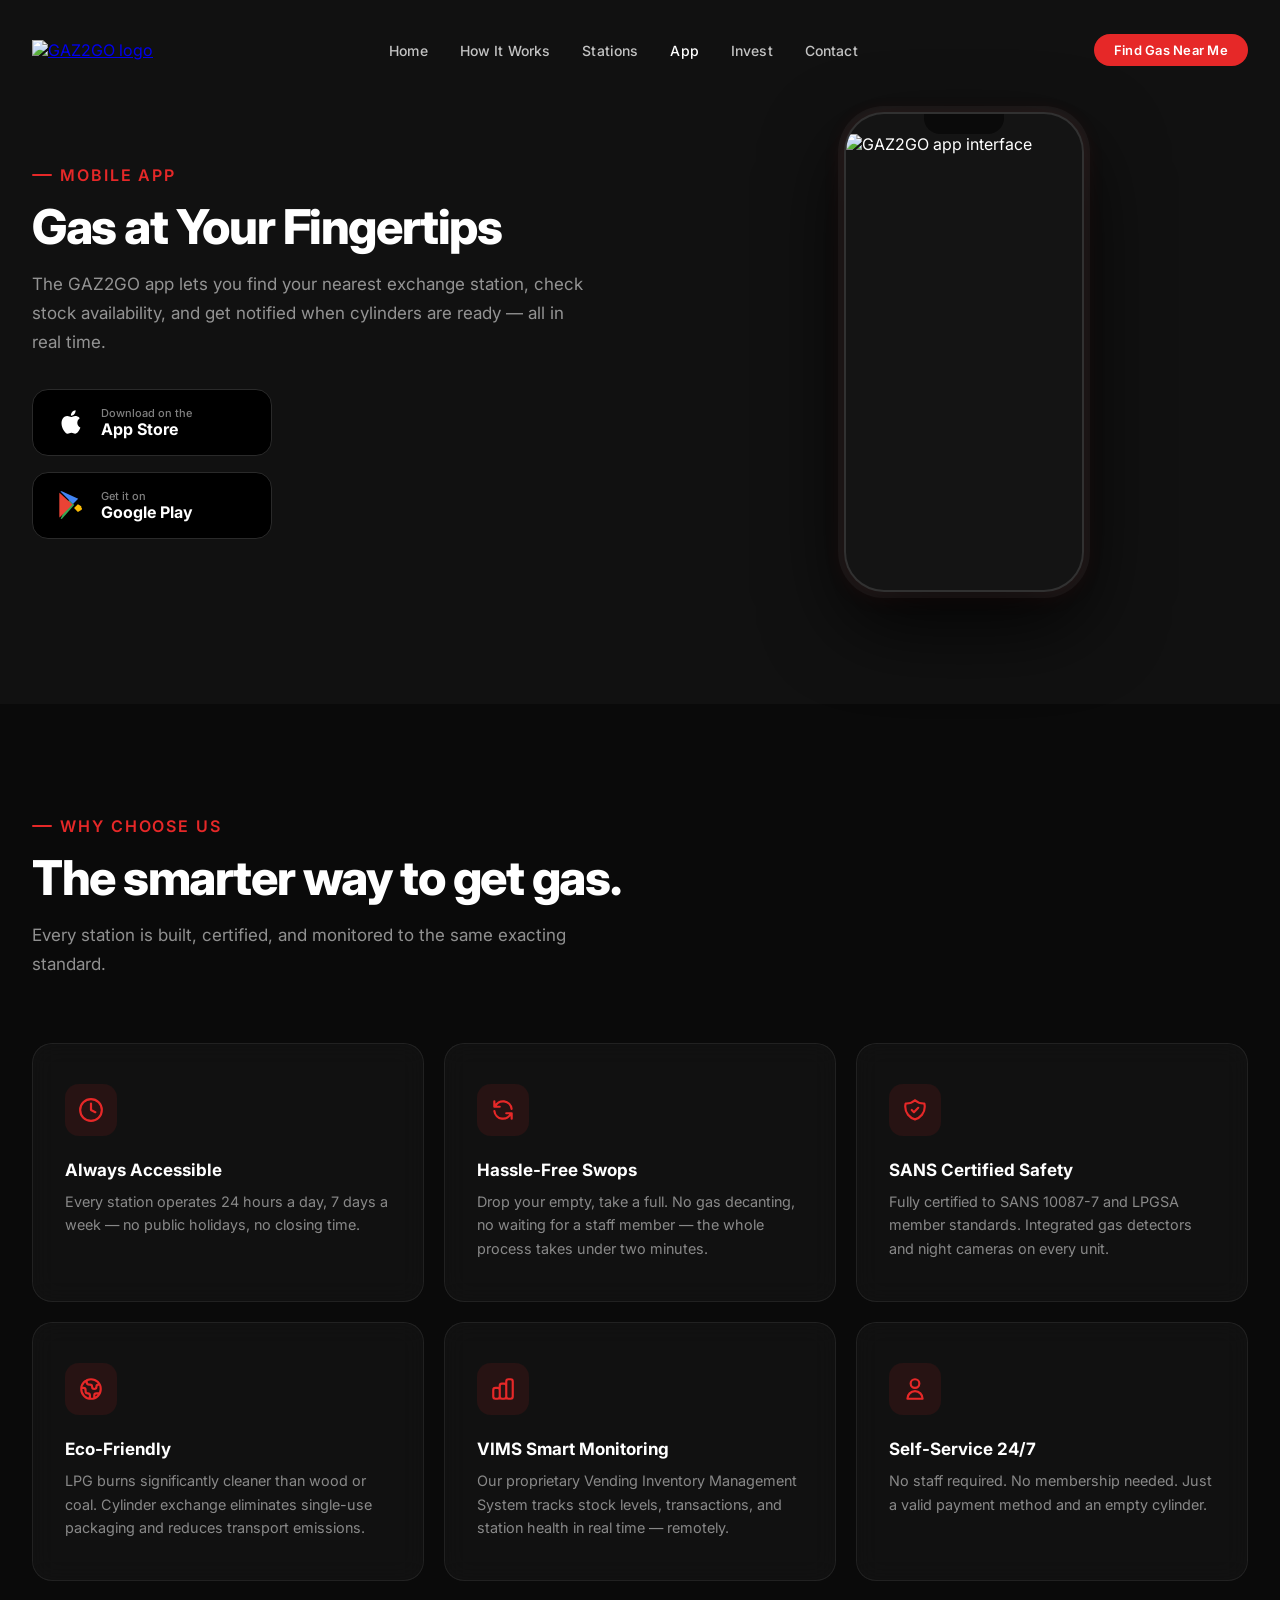
==== commit bb74160a: "feat: brand, copy, and layout updates across all pages - Capitalise brand name to GAZ2GO throughout " ====
--- a/app.html
+++ b/app.html
@@ -3,8 +3,8 @@
 <head>
   <meta charset="UTF-8" />
   <meta name="viewport" content="width=device-width, initial-scale=1.0" />
-  <title>App | Gaz2Go</title>
-  <meta name="description" content="Download the Gaz2Go app to find stations, check stock, and swap gas in under two minutes." />
+  <title>App | GAZ2GO</title>
+  <meta name="description" content="Download the GAZ2GO app to find stations, check stock, and swop gas in under two minutes." />
   <link rel="preconnect" href="https://fonts.googleapis.com" />
   <link rel="preconnect" href="https://fonts.gstatic.com" crossorigin />
   <link href="https://fonts.googleapis.com/css2?family=Inter:wght@300;400;500;600;700;800;900&family=Lora:ital,wght@0,400;0,500;0,600;0,700;1,400;1,700&display=swap" rel="stylesheet" />
@@ -50,7 +50,7 @@
   <a href="index.html">
     <img
       src="https://images.groovetech.io/Q6AdZMbL-gtLKjwaKrVaJy5M9BvmSFnjlFCRkEsi7hQ/rs:fit:0:0:0/g:no:0:0/c:0:0/aHR0cHM6Ly9hc3NldHMuZ3Jvb3ZlYXBwcy5jb20vaW1hZ2VzLzVmOWU2ZTRjMzg2ZmQ5MDA2ZmFmM2M5MS8xNzM5MTA2NDEyX0dhczJHT3doaXRlRmluYWxMb2dvMjczMnB4cmVtb3ZlYmcucG5n.webp"
-      alt="Gaz2Go logo"
+      alt="GAZ2GO logo"
       class="nav-logo"
     />
   </a>
@@ -89,7 +89,7 @@
         <div class="section-label" data-animate>Mobile App</div>
         <h2 class="section-title" data-animate style="--delay:0.1s">Gas at Your Fingertips</h2>
         <p class="section-sub" data-animate style="--delay:0.2s">
-          The Gaz2Go app lets you find your nearest exchange station, check stock availability, and get notified when cylinders are ready — all in real time.
+          The GAZ2GO app lets you find your nearest exchange station, check stock availability, and get notified when cylinders are ready — all in real time.
         </p>
         <!-- TODO: Replace href="#" with actual App Store URL when live -->
         <!-- TODO: Replace href="#" with actual Google Play URL when live -->
@@ -122,8 +122,8 @@
           <div class="phone-notch"></div>
           <div class="phone-screen" style="padding:0;gap:0;overflow:hidden;">
             <img
-              src="Brand Assets/Gaz2Go App Screenshot.jpeg"
-              alt="Gaz2Go app interface"
+              src="Brand Assets/GAZ2GO App Screenshot.jpeg"
+              alt="GAZ2GO app interface"
               style="width:100%;height:100%;object-fit:cover;object-position:top;display:block;"
               draggable="false"
             />
@@ -153,7 +153,7 @@
         <div class="card-icon">
           <svg fill="none" viewBox="0 0 24 24" stroke="currentColor" stroke-width="2"><path stroke-linecap="round" stroke-linejoin="round" d="M4 4v5h.582m15.356 2A8.001 8.001 0 004.582 9m0 0H9m11 11v-5h-.581m0 0a8.003 8.003 0 01-15.357-2m15.357 2H15"/></svg>
         </div>
-        <div class="card-title">Hassle-Free Swaps</div>
+        <div class="card-title">Hassle-Free Swops</div>
         <div class="card-desc">Drop your empty, take a full. No gas decanting, no waiting for a staff member — the whole process takes under two minutes.</div>
       </div>
       <div class="feature-card" data-animate style="--delay:0.15s">
--- a/style.css
+++ b/style.css
@@ -19,7 +19,7 @@
   --light:   #f5f5f5;
   --accent:  #e62828;
   --warm:    #f03c3c;
-  --nav-h:   72px;
+  --nav-h:   100px;
 }
 
 /* ─── Noise texture overlay ────────────────────────── */
@@ -49,7 +49,7 @@
   background: #0a0a0a;
   border-bottom-color: rgba(255,255,255,0.07);
 }
-.nav-logo { height: 58px; object-fit: contain; }
+.nav-logo { height: 88px; object-fit: contain; }
 .nav-links { display: flex; gap: 2rem; list-style: none; }
 .nav-links a {
   font-size: 0.875rem;
@@ -201,14 +201,15 @@
   font-weight: 600;
   letter-spacing: 0.12em;
   text-transform: uppercase;
-  color: var(--accent);
+  color: rgba(255,255,255,0.75);
+  margin-top: 2rem;
   margin-bottom: 1.5rem;
 }
 .hero-eyebrow::before {
   content: '';
   display: inline-block;
   width: 20px; height: 2px;
-  background: var(--accent);
+  background: rgba(255,255,255,0.75);
   border-radius: 2px;
 }
 .hero-headline {
@@ -326,11 +327,16 @@
 .step-connector.c2 { left: calc(66.66% - 1px); }
 .steps-grid.is-visible .step-connector { transform: scaleX(1); }
 .step-card {
-  padding: 2.5rem 2rem;
+  padding: 2rem;
   background: var(--black);
   border: 1px solid rgba(255,255,255,0.06);
   border-radius: 16px;
   position: relative;
+  overflow: hidden;
+  display: flex;
+  flex-direction: column;
+  justify-content: flex-end;
+  min-height: 320px;
   transition: border-color 0.3s, background 0.3s;
 }
 .step-card:hover { border-color: rgba(255,255,255,0.14); background: rgba(255,255,255,0.02); }
@@ -340,18 +346,16 @@
   letter-spacing: -0.05em;
   color: rgba(255,255,255,0.06);
   line-height: 1;
-  margin-bottom: 1.25rem;
+  margin-bottom: 0.75rem;
 }
 .step-icon {
-  width: 64px; height: 64px;
+  position: absolute;
+  top: 1.25rem; right: 1.25rem;
+  width: 40%; height: 38%;
+  overflow: hidden;
   background: rgba(230,40,40,0.12);
   border-radius: 16px;
-  display: flex; align-items: center; justify-content: center;
-  margin-bottom: 1.25rem;
-  overflow: hidden;
-  flex-shrink: 0;
-}
-.step-icon svg { width: 34px; height: 34px; color: var(--accent); }
+}
 .step-icon img { width: 100%; height: 100%; object-fit: cover; }
 .step-title { font-size: 1.125rem; font-weight: 700; color: #fff; margin-bottom: 0.75rem; }
 .step-desc { font-size: 0.9375rem; color: rgba(255,255,255,0.55); line-height: 1.65; }
@@ -698,7 +702,7 @@
   padding-bottom: 4rem;
   border-bottom: 1px solid rgba(255,255,255,0.07);
 }
-.footer-logo { height: 64px; object-fit: contain; margin-bottom: 1rem; }
+.footer-logo { height: 100px; object-fit: contain; margin-bottom: 1rem; }
 .footer-tagline { font-size: 0.9rem; color: rgba(255,255,255,0.45); line-height: 1.65; max-width: 280px; }
 .footer-social { display: flex; gap: 0.75rem; margin-top: 1.5rem; }
 .social-btn {
@@ -741,6 +745,11 @@
 }
 .footer-copy { font-size: 0.8125rem; color: rgba(255,255,255,0.25); }
 
+/* Single-column hero override */
+.hero-inner-solo {
+  grid-template-columns: 52% !important;
+}
+
 /* ─── Responsive ───────────────────────────────────── */
 @media (max-width: 1024px) {
   .hero-inner { grid-template-columns: 1fr; }
@@ -774,12 +783,21 @@
   .footer-grid { grid-template-columns: 1fr; gap: 2.5rem; }
   .footer-bottom { flex-direction: column; text-align: center; }
   .stats-grid { grid-template-columns: 1fr 1fr; }
+  .hero-inner-solo { grid-template-columns: 1fr !important; }
 }
 
 @media (max-width: 480px) {
   .hero-ctas { flex-direction: column; }
   .btn-primary, .btn-secondary { width: 100%; justify-content: center; }
   .stats-grid { grid-template-columns: 1fr; }
+  .step-num { font-size: 2.25rem; }
+  .stat-value { font-size: 1.5rem; }
+  .stat-cell { padding: 1.25rem 1rem; }
+  section { padding: 3.5rem 1rem; }
+  #footer { padding: 3rem 1rem 1.5rem; }
+  .phone-frame { width: 200px; height: 400px; }
+  .store-btn { max-width: 100%; }
+  #how .section-inner > div[data-animate]:last-child { margin-top: 2rem !important; }
 }
 
 /* ─── Trust marquee strip ──────────────────────────── */
@@ -962,11 +980,6 @@
   mask-composite: intersect;
   -webkit-mask-composite: source-in;
 }
-/* Single-column hero override */
-.hero-inner-solo {
-  grid-template-columns: 52% !important;
-}
-
 /* ─── 3D Unit Viewer ───────────────────────────────── */
 .unit-viewer-wrap {
   position: relative;
@@ -1330,6 +1343,7 @@
 
 @media (max-width: 540px) {
   #fg-modal { padding: 2rem 1.25rem 1.75rem; border-radius: 18px; }
+  #fg-scroll { padding: 1.5rem 1.25rem 1.25rem; }
   .fg-input-row { flex-direction: column; }
   .fg-title { font-size: 1.375rem; }
   .fg-name { white-space: normal; }
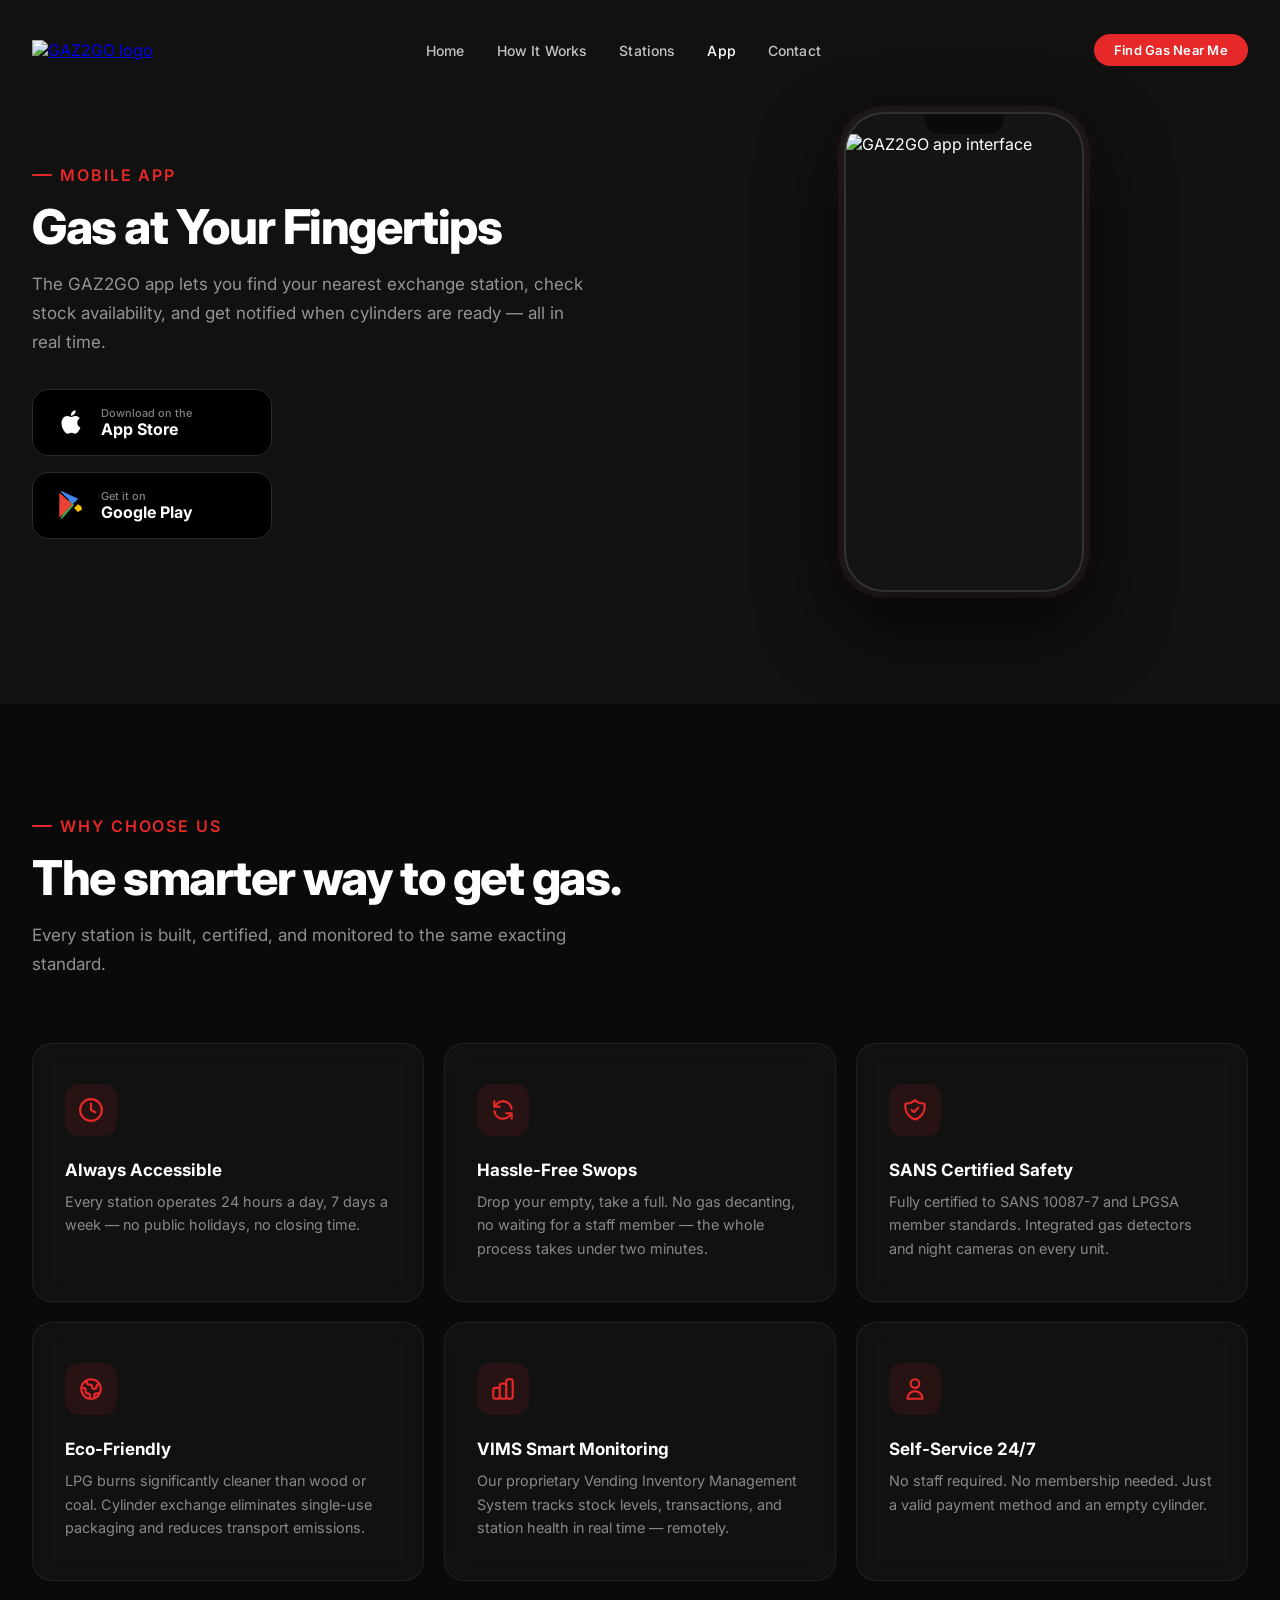
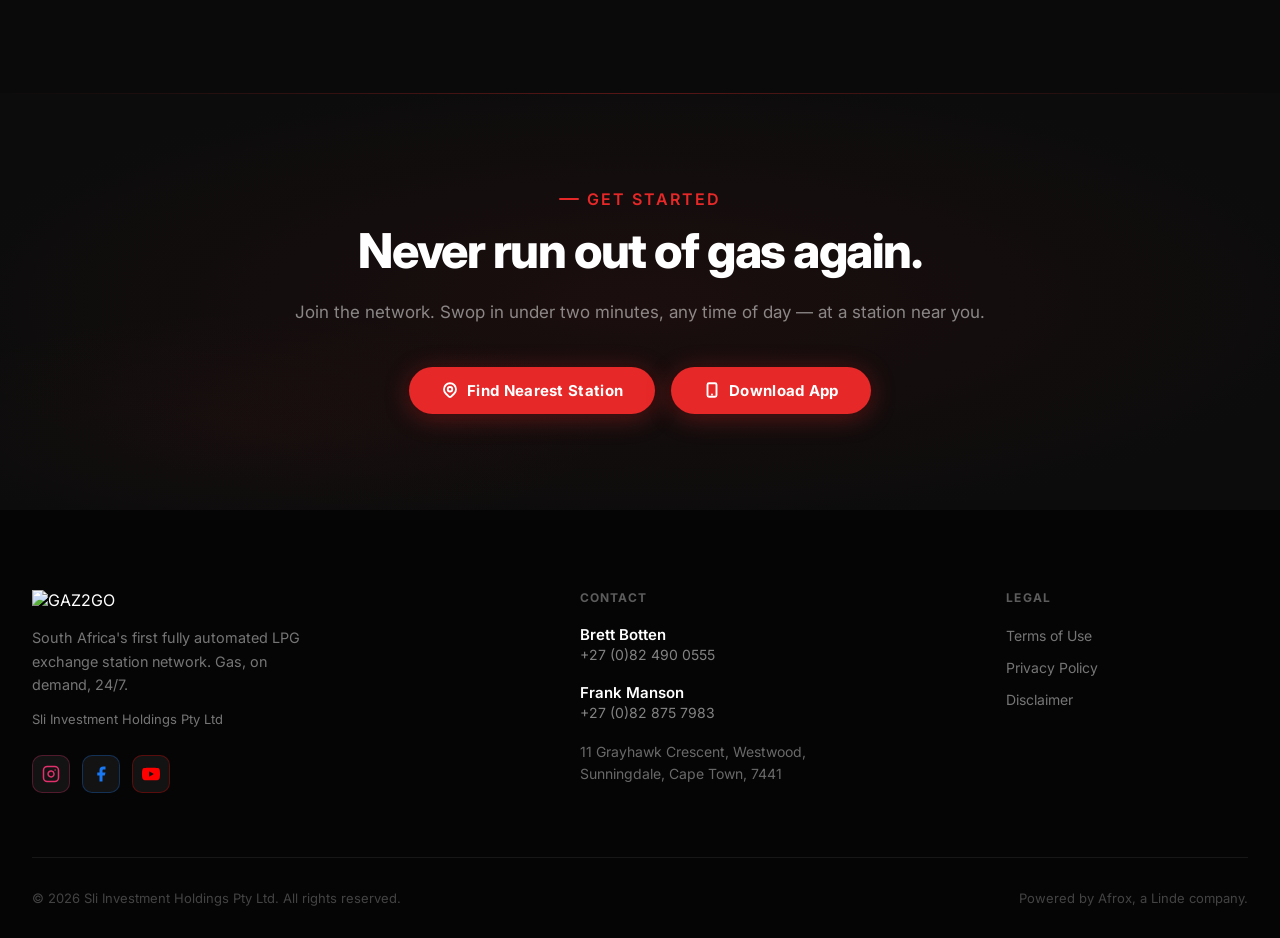
==== commit 8ff47ce6: "feat: remove Invest page, swap stations map embed, trim footer contact - Remove invest.html and its " ====
--- a/app.html
+++ b/app.html
@@ -60,8 +60,7 @@
       <li><a href="how-it-works.html">How It Works</a></li>
       <li><a href="stations.html">Stations</a></li>
       <li><a href="app.html">App</a></li>
-      <li><a href="invest.html">Invest</a></li>
-      <li><a href="invest.html#footer">Contact</a></li>
+      <li><a href="#footer">Contact</a></li>
     </ul>
   </nav>
   <a href="stations.html" class="btn-nav">Find Gas Near Me</a>
@@ -76,8 +75,7 @@
   <a href="how-it-works.html" class="mobile-link">How It Works</a>
   <a href="stations.html" class="mobile-link">Stations</a>
   <a href="app.html" class="mobile-link">App</a>
-  <a href="invest.html" class="mobile-link">Invest</a>
-  <a href="invest.html#footer" class="mobile-link">Contact</a>
+  <a href="#footer" class="mobile-link">Contact</a>
   <a href="stations.html" class="btn-nav">Find Gas Near Me</a>
 </div>
 
@@ -188,6 +186,81 @@
   </div>
 </section>
 
+<!-- ─── PRE-FOOTER CTA BANNER ───────────────────────────── -->
+<section id="cta-banner">
+  <div class="cta-banner-inner">
+    <div class="section-label" data-animate>Get Started</div>
+    <h2 class="section-title" data-animate style="--delay:0.1s">Never run out of gas again.</h2>
+    <p class="cta-banner-sub" data-animate style="--delay:0.2s">Join the network. Swop in under two minutes, any time of day — at a station near you.</p>
+    <div class="cta-banner-actions" data-animate style="--delay:0.3s">
+      <a href="#" class="btn-primary" data-find-gas>
+        <svg width="18" height="18" fill="none" viewBox="0 0 24 24" stroke="currentColor" stroke-width="2.5"><path stroke-linecap="round" stroke-linejoin="round" d="M17.657 16.657L13.414 20.9a1.998 1.998 0 01-2.827 0l-4.244-4.243a8 8 0 1111.314 0z"/><path stroke-linecap="round" stroke-linejoin="round" d="M15 11a3 3 0 11-6 0 3 3 0 016 0z"/></svg>
+        Find Nearest Station
+      </a>
+      <a href="app.html" class="btn-primary">
+        <svg width="18" height="18" fill="none" viewBox="0 0 24 24" stroke="currentColor" stroke-width="2.5"><path stroke-linecap="round" stroke-linejoin="round" d="M12 18h.01M8 21h8a2 2 0 002-2V5a2 2 0 00-2-2H8a2 2 0 00-2 2v14a2 2 0 002 2z"/></svg>
+        Download App
+      </a>
+    </div>
+  </div>
+</section>
+
+<!-- ─── FOOTER / CONTACT ────────────────────────────────── -->
+<footer id="footer">
+  <div class="footer-grid">
+    <div>
+      <img
+        src="https://images.groovetech.io/Q6AdZMbL-gtLKjwaKrVaJy5M9BvmSFnjlFCRkEsi7hQ/rs:fit:0:0:0/g:no:0:0/c:0:0/aHR0cHM6Ly9hc3NldHMuZ3Jvb3ZlYXBwcy5jb20vaW1hZ2VzLzVmOWU2ZTRjMzg2ZmQ5MDA2ZmFmM2M5MS8xNzM5MTA2NDEyX0dhczJHT3doaXRlRmluYWxMb2dvMjczMnB4cmVtb3ZlYmcucG5n.webp"
+        alt="GAZ2GO"
+        class="footer-logo"
+      />
+      <p class="footer-tagline">South Africa's first fully automated LPG exchange station network. Gas, on demand, 24/7.</p>
+      <p class="footer-tagline" style="margin-top:0.75rem; font-size:0.8125rem;">Sli Investment Holdings Pty Ltd</p>
+      <div class="footer-social">
+        <!-- Instagram -->
+        <a href="https://www.instagram.com/gaz2go_southafrica/" target="_blank" rel="noopener" class="social-btn social-btn--instagram" aria-label="Instagram">
+          <svg viewBox="0 0 24 24" fill="none" stroke="currentColor" stroke-width="2" stroke-linecap="round" stroke-linejoin="round"><rect x="2" y="2" width="20" height="20" rx="5" ry="5"/><path d="M16 11.37A4 4 0 1112.63 8 4 4 0 0116 11.37z"/><line x1="17.5" y1="6.5" x2="17.51" y2="6.5"/></svg>
+        </a>
+        <!-- Facebook -->
+        <a href="https://www.facebook.com/Gaz2GoOfficialSouthAfrica/" target="_blank" rel="noopener" class="social-btn social-btn--facebook" aria-label="Facebook">
+          <svg viewBox="0 0 24 24" fill="currentColor"><path d="M18 2h-3a5 5 0 00-5 5v3H7v4h3v8h4v-8h3l1-4h-4V7a1 1 0 011-1h3z"/></svg>
+        </a>
+        <!-- YouTube -->
+        <a href="https://www.youtube.com/@Gaz2Go_Official" target="_blank" rel="noopener" class="social-btn social-btn--youtube" aria-label="YouTube">
+          <svg viewBox="0 0 24 24" fill="currentColor"><path d="M23.498 6.186a3.016 3.016 0 00-2.122-2.136C19.505 3.545 12 3.545 12 3.545s-7.505 0-9.377.505A3.017 3.017 0 00.502 6.186C0 8.07 0 12 0 12s0 3.93.502 5.814a3.016 3.016 0 002.122 2.136c1.871.505 9.376.505 9.376.505s7.505 0 9.377-.505a3.015 3.015 0 002.122-2.136C24 15.93 24 12 24 12s0-3.93-.502-5.814zM9.545 15.568V8.432L15.818 12l-6.273 3.568z"/></svg>
+        </a>
+      </div>
+    </div>
+    <div>
+      <div class="footer-h">Contact</div>
+      <div class="contact-item">
+        <span class="contact-name">Brett Botten</span>
+        <span class="contact-detail"><a href="tel:+27824900555">+27 (0)82 490 0555</a></span>
+      </div>
+      <div class="contact-item">
+        <span class="contact-name">Frank Manson</span>
+        <span class="contact-detail"><a href="tel:+27828757983">+27 (0)82 875 7983</a></span>
+      </div>
+      <div class="footer-address">
+        11 Grayhawk Crescent, Westwood,<br/>
+        Sunningdale, Cape Town, 7441
+      </div>
+    </div>
+    <div>
+      <div class="footer-h">Legal</div>
+      <ul class="footer-links">
+        <li><a href="#">Terms of Use</a></li>
+        <li><a href="#">Privacy Policy</a></li>
+        <li><a href="#">Disclaimer</a></li>
+      </ul>
+    </div>
+  </div>
+  <div class="footer-bottom">
+    <span class="footer-copy">&copy; 2026 Sli Investment Holdings Pty Ltd. All rights reserved.</span>
+    <span class="footer-copy">Powered by Afrox, a Linde company.</span>
+  </div>
+</footer>
+
 <script src="main.js"></script>
 </body>
 </html>
--- a/style.css
+++ b/style.css
@@ -476,7 +476,6 @@
   width: 100%;
   height: 500px;
   border: none;
-  filter: invert(90%) hue-rotate(180deg) saturate(0.6) brightness(0.85);
 }
 .stations-grid {
   margin-top: 3rem;
@@ -647,49 +646,6 @@
 .card-icon svg { width: 26px; height: 26px; color: var(--accent); }
 .card-title { font-size: 1.0625rem; font-weight: 700; color: #fff; margin-bottom: 0.625rem; }
 .card-desc { font-size: 0.9rem; color: rgba(255,255,255,0.5); line-height: 1.65; }
-
-/* ─── Invest ───────────────────────────────────────── */
-#invest { background: #0f0f0f; }
-.invest-inner {
-  display: grid;
-  grid-template-columns: 1fr 1fr;
-  gap: 5rem;
-  align-items: start;
-}
-.notice-pill {
-  display: inline-flex; align-items: center; gap: 0.5rem;
-  background: rgba(230,40,40,0.12);
-  border: 1px solid rgba(230,40,40,0.3);
-  border-radius: 100px;
-  padding: 0.4rem 1rem;
-  font-size: 1.0625rem;
-  font-weight: 600;
-  color: var(--accent);
-  margin-bottom: 1.5rem;
-}
-.stats-grid {
-  display: grid;
-  grid-template-columns: 1fr 1fr;
-  gap: 1px;
-  background: rgba(255,255,255,0.07);
-  border-radius: 16px;
-  overflow: hidden;
-}
-.stat-cell {
-  background: var(--surface);
-  padding: 2rem 1.75rem;
-  transition: background 0.2s;
-}
-.stat-cell:hover { background: var(--surf2); }
-.stat-value {
-  font-size: 2rem;
-  font-weight: 900;
-  letter-spacing: -0.04em;
-  color: #fff;
-  line-height: 1;
-  margin-bottom: 0.5rem;
-}
-.stat-label { font-size: 0.875rem; color: rgba(255,255,255,0.5); font-weight: 500; line-height: 1.4; }
 
 /* ─── Footer ───────────────────────────────────────── */
 #footer { background: #050505; padding: 5rem 2rem 2rem; }
@@ -759,7 +715,6 @@
   .step-connector { display: none; }
   .app-inner { grid-template-columns: 1fr; gap: 3rem; }
   .phone-mockup { order: -1; }
-  .invest-inner { grid-template-columns: 1fr; gap: 3rem; }
   .cards-grid { grid-template-columns: 1fr 1fr; }
   .feature-card:nth-child(1) { border-radius: 16px 0 0 0; }
   .feature-card:nth-child(2) { border-radius: 0 16px 0 0; }
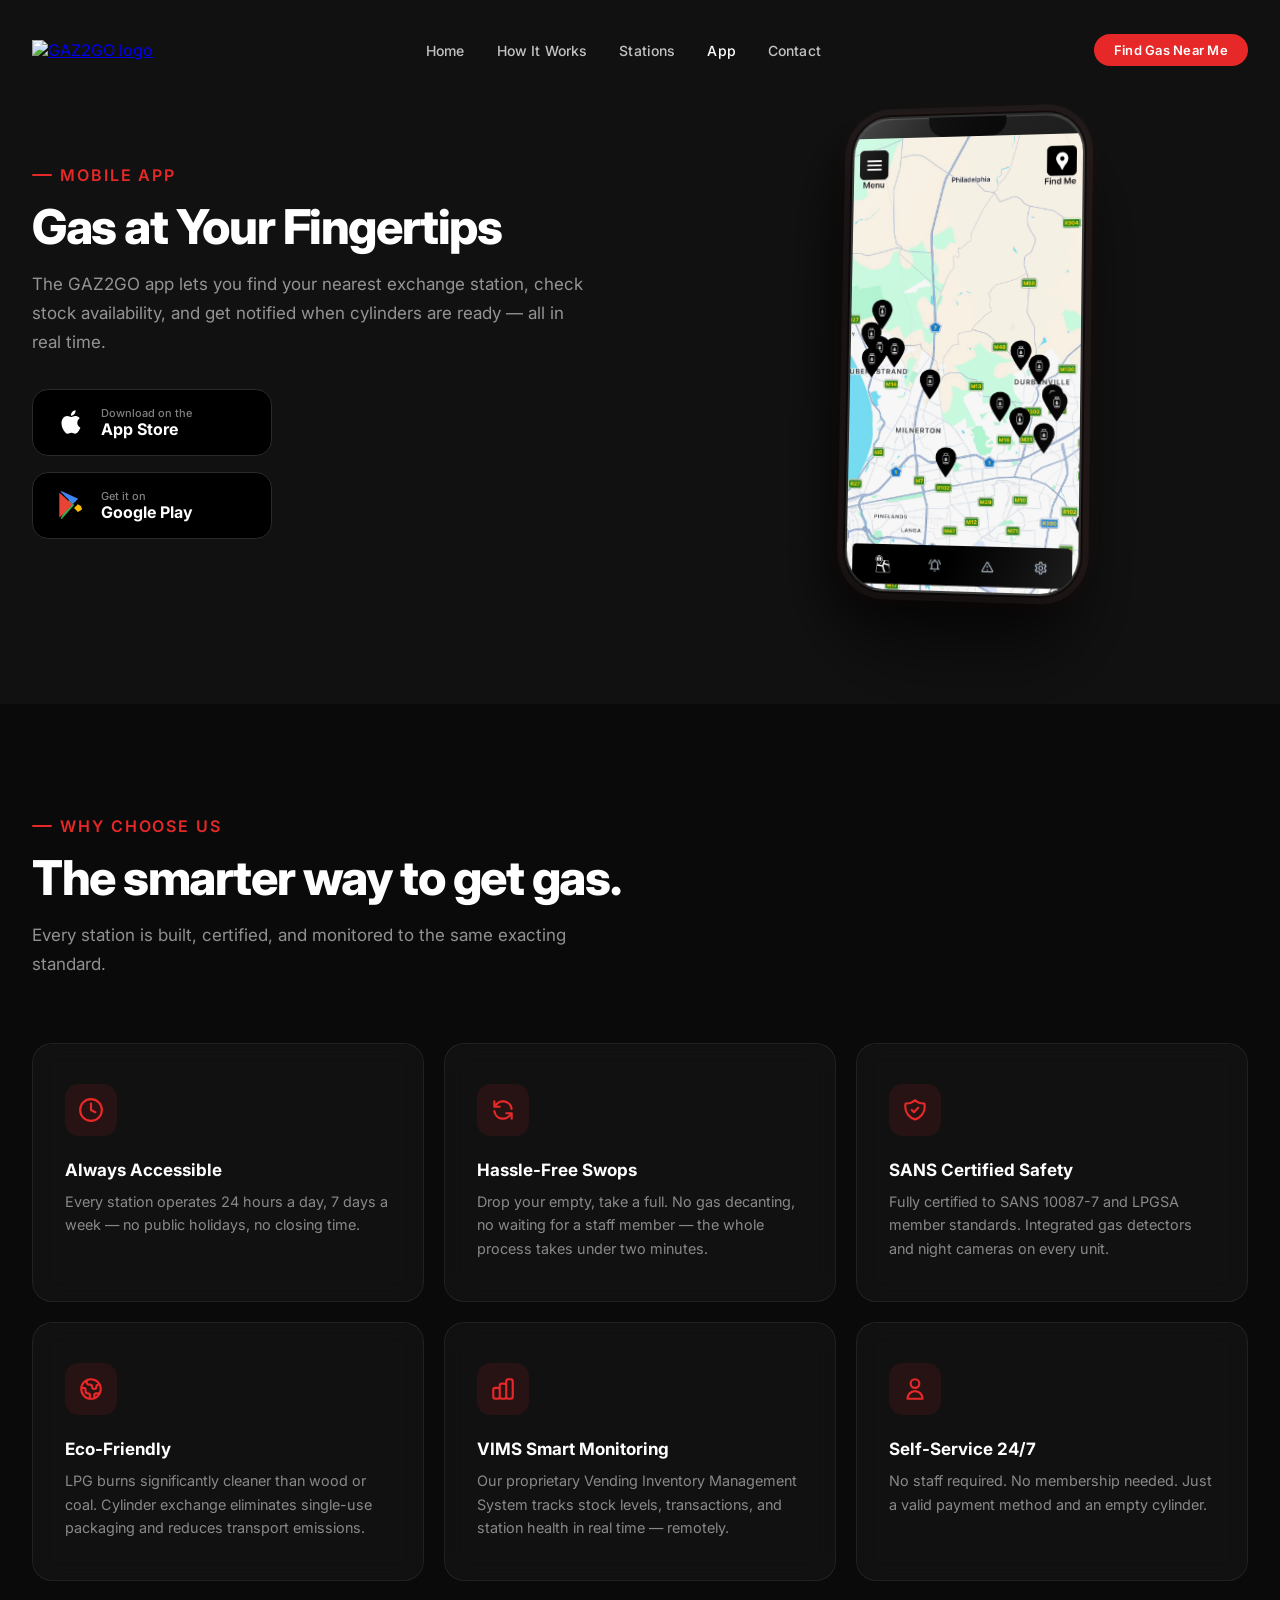
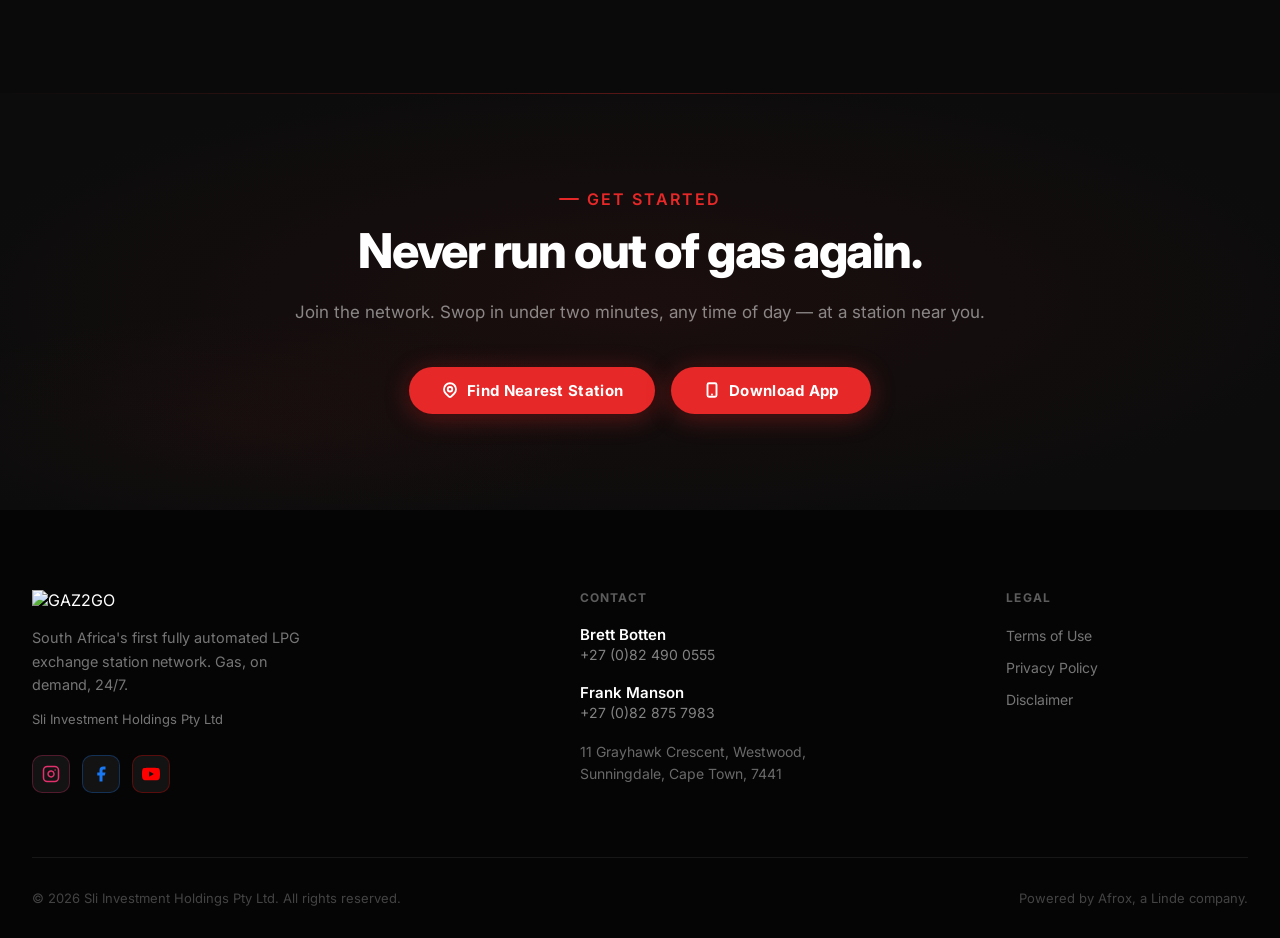
==== commit 89ffdfd8: "feat: new hero image, right-aligned hero text, 3D phone mockup, legal doc modals - Swap homepage her" ====
--- a/app.html
+++ b/app.html
@@ -120,7 +120,7 @@
           <div class="phone-notch"></div>
           <div class="phone-screen" style="padding:0;gap:0;overflow:hidden;">
             <img
-              src="Brand Assets/GAZ2GO App Screenshot.jpeg"
+              src="Brand Assets/Gaz2Go App Screenshot.jpeg"
               alt="GAZ2GO app interface"
               style="width:100%;height:100%;object-fit:cover;object-position:top;display:block;"
               draggable="false"
@@ -249,9 +249,9 @@
     <div>
       <div class="footer-h">Legal</div>
       <ul class="footer-links">
-        <li><a href="#">Terms of Use</a></li>
-        <li><a href="#">Privacy Policy</a></li>
-        <li><a href="#">Disclaimer</a></li>
+        <li><a href="#" data-legal="terms">Terms of Use</a></li>
+        <li><a href="#" data-legal="privacy">Privacy Policy</a></li>
+        <li><a href="#" data-legal="disclaimer">Disclaimer</a></li>
       </ul>
     </div>
   </div>
--- a/style.css
+++ b/style.css
@@ -419,48 +419,6 @@
   max-width: 520px;
   margin-top: 1.5rem;
 }
-.showcase-gallery {
-  display: grid;
-  grid-template-columns: 1fr 1fr;
-  gap: 2px;
-  background: #0d0d0d;
-}
-.showcase-thumb {
-  aspect-ratio: 16/9;
-  overflow: hidden;
-  position: relative;
-}
-.showcase-thumb img {
-  width: 100%; height: 100%;
-  object-fit: cover;
-  transition: transform 0.6s ease;
-  filter: brightness(0.75) saturate(0.8);
-}
-.showcase-thumb:hover img { transform: scale(1.04); filter: brightness(0.9) saturate(1); }
-
-/* ─── Showcase gallery location labels ───────────────── */
-.showcase-loc-label {
-  position: absolute;
-  bottom: 0; left: 0; right: 0;
-  padding: 3.5rem 1.25rem 1.1rem;
-  background: linear-gradient(to top, rgba(0,0,0,0.82) 0%, transparent 100%);
-  font-size: 0.9rem;
-  font-weight: 700;
-  color: #fff;
-  letter-spacing: 0.03em;
-  display: flex;
-  align-items: center;
-  gap: 0.5rem;
-  pointer-events: none;
-}
-.showcase-loc-dot {
-  width: 7px; height: 7px;
-  background: #4ade80;
-  border-radius: 50%;
-  box-shadow: 0 0 8px rgba(74,222,128,0.85);
-  flex-shrink: 0;
-  animation: pulse-ring 2.4s ease-out infinite;
-}
 
 /* ─── Map ──────────────────────────────────────────── */
 #locations { background: var(--black); }
@@ -484,14 +442,40 @@
   gap: 1rem;
 }
 .station-tile {
+  position: relative;
+  aspect-ratio: 4/3;
+  border-radius: 14px;
+  overflow: hidden;
   background: var(--surface);
   border: 1px solid rgba(255,255,255,0.07);
-  border-radius: 14px;
+  cursor: pointer;
+  transition: border-color 0.2s, transform 0.2s;
+}
+.station-tile:hover { border-color: rgba(255,255,255,0.16); transform: translateY(-2px); }
+.station-tile:focus-visible { outline: 2px solid var(--accent); outline-offset: 2px; }
+.station-tile img {
+  position: absolute; inset: 0;
+  width: 100%; height: 100%;
+  object-fit: cover;
+  filter: brightness(0.8) saturate(0.9);
+  transition: transform 0.5s ease, filter 0.3s ease;
+}
+.station-tile:hover img { transform: scale(1.06); filter: brightness(0.95) saturate(1); }
+.station-tile-label {
+  position: absolute;
+  bottom: 0; left: 0; right: 0;
+  padding: 2.25rem 1rem 0.875rem;
+  background: linear-gradient(to top, rgba(0,0,0,0.85) 0%, transparent 100%);
+  display: flex; align-items: center; gap: 0.625rem;
+}
+.station-tile--soon {
+  aspect-ratio: auto;
   padding: 1.25rem 1.5rem;
-  display: flex; align-items: center; gap: 1rem;
-  transition: border-color 0.2s, background 0.2s, transform 0.2s;
-}
-.station-tile:hover { border-color: rgba(255,255,255,0.16); background: var(--surf2); transform: translateY(-2px); }
+  display: flex; align-items: center;
+  cursor: default;
+}
+.station-tile--soon:hover { transform: none; }
+.station-tile--soon .station-tile-label { position: static; padding: 0; background: none; }
 .station-dot { width: 10px; height: 10px; border-radius: 50%; flex-shrink: 0; }
 .station-dot.live { background: #4ade80; box-shadow: 0 0 8px rgba(74,222,128,0.6); }
 .station-dot.soon { background: var(--grey); }
@@ -510,21 +494,54 @@
   display: flex;
   justify-content: center;
   align-items: center;
+  perspective: 1800px;
+  position: relative;
+}
+.phone-mockup::after {
+  content: '';
+  position: absolute;
+  bottom: 4%;
+  left: 50%;
+  width: 190px;
+  height: 36px;
+  background: radial-gradient(ellipse at center, rgba(0,0,0,0.55) 0%, transparent 72%);
+  transform: translateX(-58%);
+  filter: blur(3px);
+  z-index: 0;
+  pointer-events: none;
 }
 .phone-frame {
   width: 240px;
   height: 480px;
-  background: #141414;
+  background: linear-gradient(155deg, #272727 0%, #141414 45%, #0a0a0a 100%);
   border-radius: 40px;
-  border: 2px solid rgba(255,255,255,0.12);
+  border: 2px solid rgba(255,255,255,0.14);
   box-shadow:
-    0 0 0 6px rgba(255,255,255,0.04),
-    0 32px 80px rgba(0,0,0,0.8),
-    0 4px 20px rgba(230,40,40,0.15);
-  position: relative;
+    0 0 0 2px rgba(0,0,0,0.55),
+    0 0 0 8px rgba(255,255,255,0.045),
+    -18px 26px 50px rgba(0,0,0,0.55),
+    0 60px 90px rgba(0,0,0,0.5),
+    0 4px 24px rgba(230,40,40,0.18),
+    inset 0 1px 1px rgba(255,255,255,0.18),
+    inset 0 -1px 2px rgba(0,0,0,0.5);
+  position: relative;
+  z-index: 1;
   overflow: hidden;
   display: flex;
   flex-direction: column;
+  transform: rotateY(-13deg) rotateX(4deg);
+  transition: transform 0.6s cubic-bezier(0.16,1,0.3,1);
+}
+.phone-frame:hover {
+  transform: rotateY(-6deg) rotateX(2deg);
+}
+.phone-frame::after {
+  content: '';
+  position: absolute;
+  inset: 0;
+  background: linear-gradient(115deg, rgba(255,255,255,0.16) 0%, rgba(255,255,255,0.03) 18%, transparent 32%, transparent 68%, rgba(255,255,255,0.05) 82%, rgba(255,255,255,0.12) 100%);
+  pointer-events: none;
+  z-index: 5;
 }
 .phone-notch {
   width: 80px; height: 20px;
@@ -703,7 +720,8 @@
 
 /* Single-column hero override */
 .hero-inner-solo {
-  grid-template-columns: 52% !important;
+  grid-template-columns: 40% !important;
+  justify-content: end;
 }
 
 /* ─── Responsive ───────────────────────────────────── */
@@ -730,7 +748,6 @@
   .hamburger { display: flex; }
   section { padding: 5rem 1.25rem; }
   .hero-text { padding: 2rem 0; }
-  .showcase-gallery { grid-template-columns: 1fr; }
   .cards-grid { grid-template-columns: 1fr; }
   .feature-card:nth-child(n) { border-radius: 0; }
   .feature-card:first-child { border-radius: 16px 16px 0 0; }
@@ -750,7 +767,7 @@
   .stat-cell { padding: 1.25rem 1rem; }
   section { padding: 3.5rem 1rem; }
   #footer { padding: 3rem 1rem 1.5rem; }
-  .phone-frame { width: 200px; height: 400px; }
+  .phone-frame { width: 200px; height: 400px; transform: rotateY(-8deg) rotateX(2deg); }
   .store-btn { max-width: 100%; }
   #how .section-inner > div[data-animate]:last-child { margin-top: 2rem !important; }
 }
@@ -901,12 +918,6 @@
   box-shadow: 0 0 0 1px rgba(230,40,40,0.1), 0 0 80px rgba(230,40,40,0.07), 0 0 160px rgba(0,0,0,0.6);
 }
 
-/* ─── 3-col showcase gallery ───────────────────────── */
-.showcase-gallery--3col { grid-template-columns: 1fr 1fr 1fr; }
-@media (max-width: 768px) {
-  .showcase-gallery--3col { grid-template-columns: 1fr; }
-}
-
 /* ─── Hero unit background ─────────────────────────── */
 .hero-unit-bg {
   position: absolute;
@@ -925,12 +936,12 @@
   display: block;
   user-select: none;
   -webkit-user-drag: none;
-  /* Left-fade blends photo into dark hero; top/bottom soften edges */
+  /* Right-fade blends photo into dark hero; top/bottom soften edges */
   mask-image:
-    linear-gradient(to right, transparent 0%, rgba(0,0,0,0.5) 18%, black 42%, black 100%),
+    linear-gradient(to left, transparent 0%, rgba(0,0,0,0.5) 18%, black 42%, black 100%),
     linear-gradient(to bottom, transparent 0%, black 8%, black 92%, transparent 100%);
   -webkit-mask-image:
-    linear-gradient(to right, transparent 0%, rgba(0,0,0,0.5) 18%, black 42%, black 100%),
+    linear-gradient(to left, transparent 0%, rgba(0,0,0,0.5) 18%, black 42%, black 100%),
     linear-gradient(to bottom, transparent 0%, black 8%, black 92%, transparent 100%);
   mask-composite: intersect;
   -webkit-mask-composite: source-in;
@@ -1303,3 +1314,195 @@
   .fg-title { font-size: 1.375rem; }
   .fg-name { white-space: normal; }
 }
+
+/* ─── Station Photo Lightbox ──────────────────────────── */
+#sl-overlay {
+  position: fixed;
+  inset: 0;
+  background: rgba(0,0,0,0.85);
+  backdrop-filter: blur(10px);
+  -webkit-backdrop-filter: blur(10px);
+  z-index: 500;
+  display: flex;
+  align-items: center;
+  justify-content: center;
+  padding: 1.5rem;
+  opacity: 0;
+  pointer-events: none;
+  transition: opacity 0.22s ease;
+}
+#sl-overlay.open {
+  opacity: 1;
+  pointer-events: auto;
+}
+#sl-modal {
+  background: #141414;
+  border: 1px solid rgba(255,255,255,0.09);
+  border-radius: 22px;
+  width: 100%;
+  max-width: 900px;
+  max-height: 88vh;
+  position: relative;
+  transform: translateY(18px) scale(0.98);
+  transition: transform 0.25s ease;
+  overflow: hidden;
+  box-shadow: 0 40px 100px rgba(0,0,0,0.7), 0 0 0 1px rgba(255,255,255,0.04);
+  display: flex;
+  flex-direction: column;
+}
+#sl-overlay.open #sl-modal {
+  transform: translateY(0) scale(1);
+}
+#sl-image {
+  width: 100%;
+  max-height: 68vh;
+  object-fit: contain;
+  background: #0a0a0a;
+  display: block;
+}
+#sl-close {
+  position: absolute;
+  top: 1.125rem;
+  right: 1.125rem;
+  background: rgba(0,0,0,0.5);
+  border: 1px solid rgba(255,255,255,0.15);
+  border-radius: 9px;
+  width: 34px;
+  height: 34px;
+  display: flex;
+  align-items: center;
+  justify-content: center;
+  color: rgba(255,255,255,0.75);
+  cursor: pointer;
+  transition: background 0.2s, color 0.2s;
+  flex-shrink: 0;
+  z-index: 1;
+}
+#sl-close:hover { background: rgba(0,0,0,0.75); color: #fff; }
+#sl-caption {
+  padding: 1.25rem 1.5rem;
+  display: flex;
+  align-items: center;
+  justify-content: space-between;
+  gap: 1rem;
+  flex-wrap: wrap;
+}
+#sl-name { font-size: 1.0625rem; font-weight: 700; color: #fff; }
+#sl-area { font-size: 0.8125rem; color: var(--grey); margin-top: 0.125rem; }
+#sl-maps-link {
+  display: inline-flex;
+  align-items: center;
+  gap: 0.375rem;
+  font-size: 0.8125rem;
+  font-weight: 600;
+  color: var(--accent);
+  white-space: nowrap;
+}
+#sl-maps-link:hover { color: var(--warm); }
+
+@media (max-width: 640px) {
+  #sl-caption { flex-direction: column; align-items: flex-start; }
+}
+
+/* ─── Legal Document Modal ─────────────────────────────── */
+#legal-overlay {
+  position: fixed;
+  inset: 0;
+  background: rgba(0,0,0,0.72);
+  backdrop-filter: blur(10px);
+  -webkit-backdrop-filter: blur(10px);
+  z-index: 500;
+  display: flex;
+  align-items: center;
+  justify-content: center;
+  padding: 1.5rem;
+  opacity: 0;
+  pointer-events: none;
+  transition: opacity 0.22s ease;
+}
+#legal-overlay.open {
+  opacity: 1;
+  pointer-events: auto;
+}
+#legal-modal {
+  background: #141414;
+  border: 1px solid rgba(255,255,255,0.09);
+  border-radius: 22px;
+  width: 100%;
+  max-width: 680px;
+  position: relative;
+  transform: translateY(18px) scale(0.98);
+  transition: transform 0.25s ease;
+  max-height: 88vh;
+  overflow: hidden;
+  box-shadow: 0 40px 100px rgba(0,0,0,0.7), 0 0 0 1px rgba(255,255,255,0.04);
+}
+#legal-overlay.open #legal-modal {
+  transform: translateY(0) scale(1);
+}
+#legal-close {
+  position: absolute;
+  top: 1.125rem;
+  right: 1.125rem;
+  background: rgba(255,255,255,0.07);
+  border: 1px solid rgba(255,255,255,0.1);
+  border-radius: 9px;
+  width: 34px;
+  height: 34px;
+  display: flex;
+  align-items: center;
+  justify-content: center;
+  color: rgba(255,255,255,0.55);
+  cursor: pointer;
+  transition: background 0.2s, color 0.2s;
+  flex-shrink: 0;
+  z-index: 1;
+}
+#legal-close:hover { background: rgba(255,255,255,0.13); color: #fff; }
+#legal-scroll {
+  overflow-y: auto;
+  max-height: 88vh;
+  padding: 2.5rem 2.5rem 2rem;
+  scrollbar-width: thin;
+  scrollbar-color: rgba(255,255,255,0.18) transparent;
+}
+#legal-scroll::-webkit-scrollbar { width: 5px; }
+#legal-scroll::-webkit-scrollbar-track { background: transparent; }
+#legal-scroll::-webkit-scrollbar-thumb { background: rgba(255,255,255,0.18); border-radius: 100px; }
+#legal-scroll::-webkit-scrollbar-thumb:hover { background: rgba(255,255,255,0.32); }
+.legal-updated {
+  font-size: 0.8125rem;
+  color: rgba(255,255,255,0.38);
+  margin-bottom: 1.75rem;
+  padding-bottom: 1.25rem;
+  border-bottom: 1px solid rgba(255,255,255,0.07);
+}
+.legal-body h3 {
+  font-size: 1rem;
+  font-weight: 700;
+  color: #fff;
+  margin: 1.75rem 0 0.75rem;
+}
+.legal-body h3:first-child { margin-top: 0; }
+.legal-body p {
+  font-size: 0.9375rem;
+  color: rgba(255,255,255,0.62);
+  line-height: 1.7;
+  margin-bottom: 0.875rem;
+}
+.legal-body strong { color: rgba(255,255,255,0.85); font-weight: 600; }
+.legal-body ul {
+  margin: 0 0 0.875rem;
+  padding-left: 1.25rem;
+}
+.legal-body li {
+  font-size: 0.9375rem;
+  color: rgba(255,255,255,0.62);
+  line-height: 1.7;
+  margin-bottom: 0.375rem;
+}
+
+@media (max-width: 540px) {
+  #legal-modal { border-radius: 18px; }
+  #legal-scroll { padding: 2rem 1.25rem 1.5rem; }
+}
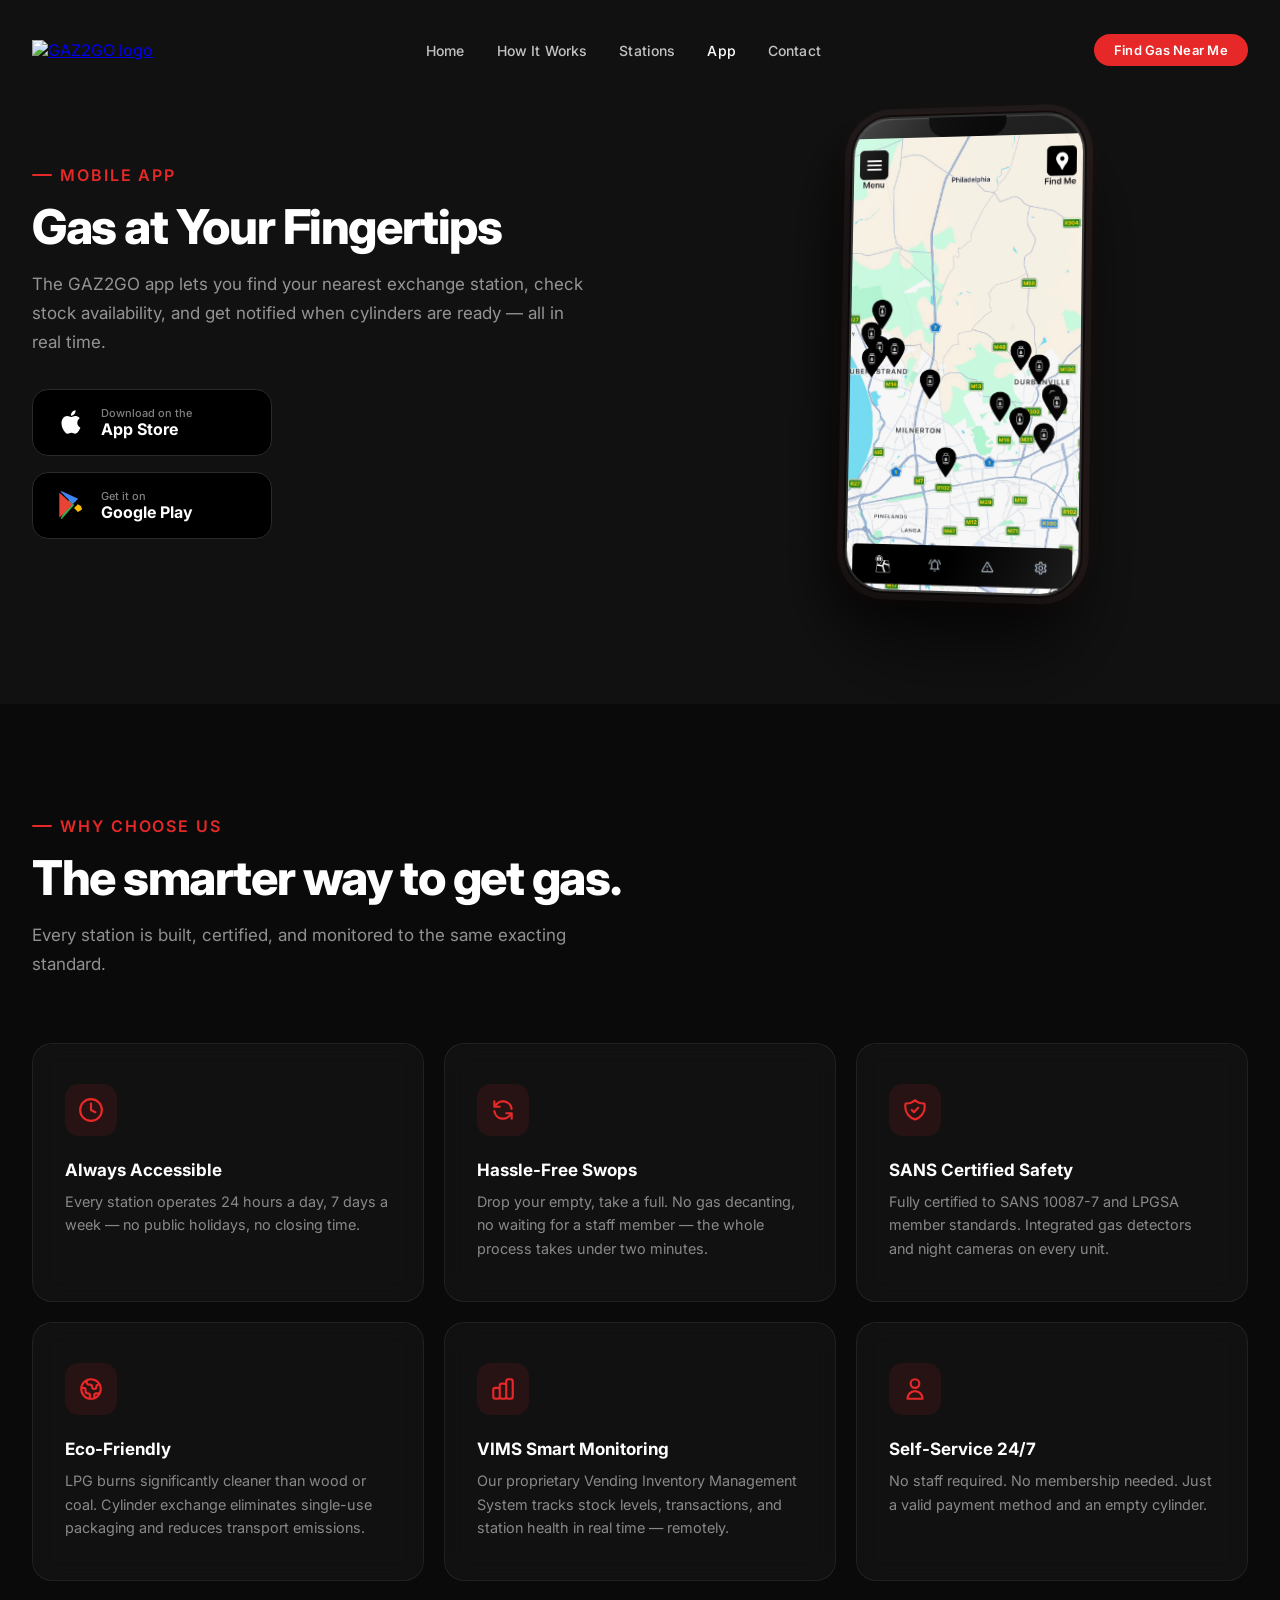
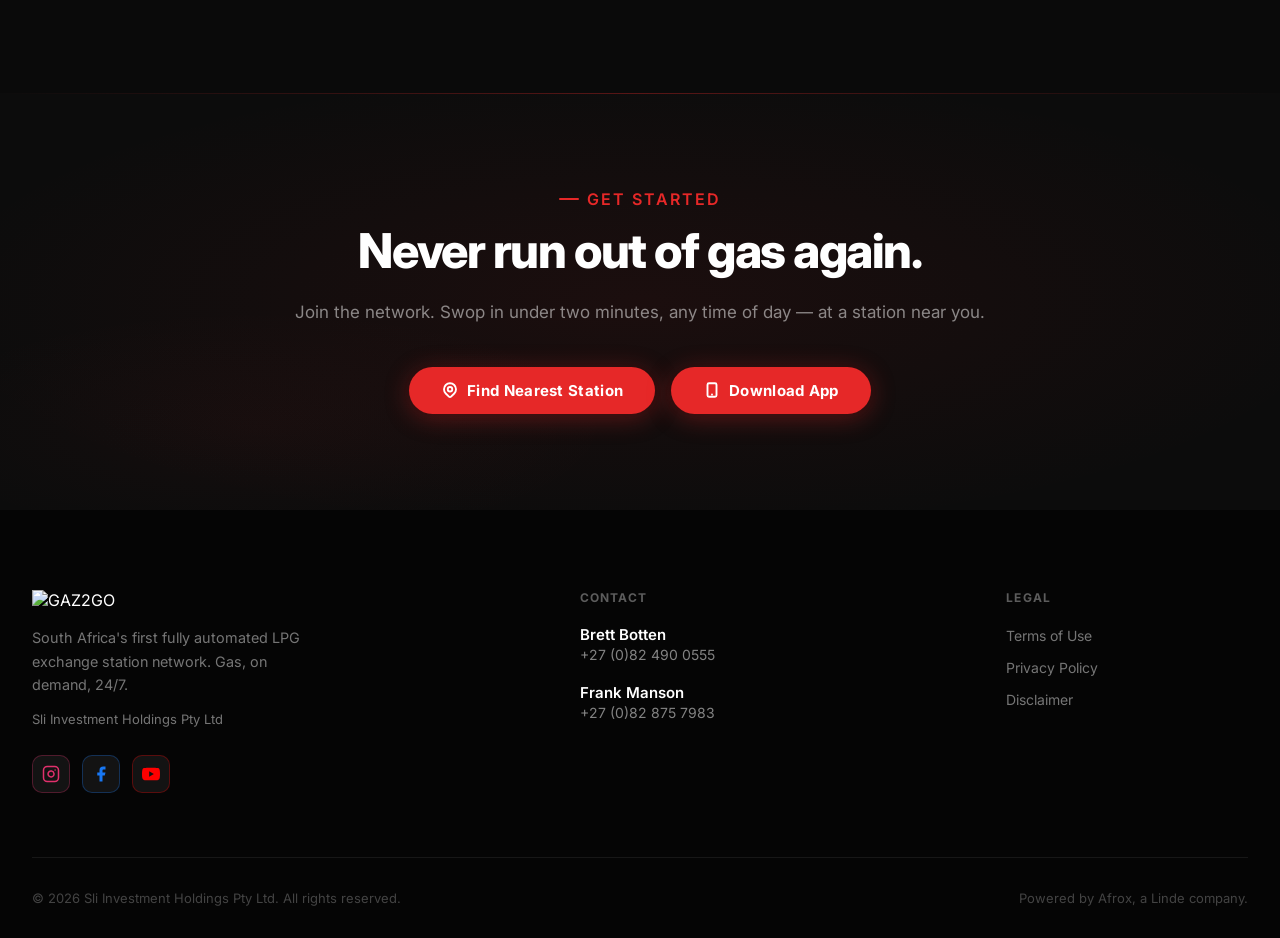
==== commit 16037842: "fix: remove office address and link live App Store listing - Remove 11 Grayhawk Crescent address fro" ====
--- a/app.html
+++ b/app.html
@@ -89,10 +89,9 @@
         <p class="section-sub" data-animate style="--delay:0.2s">
           The GAZ2GO app lets you find your nearest exchange station, check stock availability, and get notified when cylinders are ready — all in real time.
         </p>
-        <!-- TODO: Replace href="#" with actual App Store URL when live -->
         <!-- TODO: Replace href="#" with actual Google Play URL when live -->
         <div class="app-store-btns" data-animate style="--delay:0.3s">
-          <a href="#" class="store-btn store-btn-apple" id="apple-store-btn">
+          <a href="https://apps.apple.com/za/app/gaz2go-near-me/id6749020344" target="_blank" rel="noopener" class="store-btn store-btn-apple" id="apple-store-btn">
             <!-- Apple logo — white on black -->
             <svg viewBox="0 0 24 24" fill="#ffffff"><path d="M18.71 19.5c-.83 1.24-1.71 2.45-3.05 2.47-1.34.03-1.77-.79-3.29-.79-1.53 0-2 .77-3.27.82-1.31.05-2.3-1.32-3.14-2.53C4.25 17 2.94 12.45 4.7 9.39c.87-1.52 2.43-2.48 4.12-2.51 1.28-.02 2.5.87 3.29.87.78 0 2.26-1.07 3.8-.91.65.03 2.47.26 3.64 1.98-.09.06-2.17 1.28-2.15 3.81.03 3.02 2.65 4.03 2.68 4.04-.03.07-.42 1.44-1.38 2.83M13 3.5c.73-.83 1.94-1.46 2.94-1.5.13 1.17-.34 2.35-1.04 3.19-.69.85-1.83 1.51-2.95 1.42-.15-1.15.41-2.35 1.05-3.11z"/></svg>
             <div class="store-btn-text">
@@ -241,10 +240,6 @@
         <span class="contact-name">Frank Manson</span>
         <span class="contact-detail"><a href="tel:+27828757983">+27 (0)82 875 7983</a></span>
       </div>
-      <div class="footer-address">
-        11 Grayhawk Crescent, Westwood,<br/>
-        Sunningdale, Cape Town, 7441
-      </div>
     </div>
     <div>
       <div class="footer-h">Legal</div>
--- a/style.css
+++ b/style.css
@@ -195,6 +195,11 @@
   gap: 2rem;
 }
 .hero-text { padding: 4rem 0; }
+/* Small-viewport units avoid the mobile URL-bar jump */
+@supports (height: 100svh) {
+  #hero { min-height: 100svh; }
+  .hero-inner { min-height: 100svh; }
+}
 .hero-eyebrow {
   display: inline-flex; align-items: center; gap: 0.5rem;
   font-size: 1rem;
@@ -727,6 +732,13 @@
 /* ─── Responsive ───────────────────────────────────── */
 @media (max-width: 1024px) {
   .hero-inner { grid-template-columns: 1fr; }
+  /* Stacked hero below desktop: photo fills the top half and fades into
+     dark, text anchors below it */
+  .hero-inner-solo {
+    grid-template-columns: 1fr !important;
+    justify-content: stretch;
+    align-items: end;
+  }
   .hero-image-wrap { height: 50vh; min-height: 320px; }
   .hero-img { mask-image: linear-gradient(to bottom, rgba(0,0,0,1) 60%, rgba(0,0,0,0) 100%); -webkit-mask-image: linear-gradient(to bottom, rgba(0,0,0,1) 60%, rgba(0,0,0,0) 100%); -webkit-mask-composite: source-in; mask-composite: intersect; }
   .steps-grid { grid-template-columns: 1fr; gap: 1rem; }
@@ -744,10 +756,13 @@
 }
 
 @media (max-width: 768px) {
+  :root { --nav-h: 76px; }
+  #navbar { padding: 0 1.25rem; }
+  .nav-logo { height: 60px; }
   .nav-links, .btn-nav { display: none; }
   .hamburger { display: flex; }
   section { padding: 5rem 1.25rem; }
-  .hero-text { padding: 2rem 0; }
+  .hero-text { padding: 0 0 3rem; }
   .cards-grid { grid-template-columns: 1fr; }
   .feature-card:nth-child(n) { border-radius: 0; }
   .feature-card:first-child { border-radius: 16px 16px 0 0; }
@@ -755,7 +770,14 @@
   .footer-grid { grid-template-columns: 1fr; gap: 2.5rem; }
   .footer-bottom { flex-direction: column; text-align: center; }
   .stats-grid { grid-template-columns: 1fr 1fr; }
-  .hero-inner-solo { grid-template-columns: 1fr !important; }
+  /* Step cards: cap the corner icon and add headroom so titles clear it */
+  .step-card { min-height: 380px; }
+  .step-icon { width: 45%; max-width: 180px; height: 130px; }
+  /* Showcase: content defines section height, photo covers behind it */
+  .showcase-bg { position: absolute; inset: 0; height: 100%; object-fit: cover; }
+  .showcase-overlay { background: linear-gradient(to bottom, rgba(10,10,10,0.82) 0%, rgba(10,10,10,0.55) 100%); }
+  .showcase-content { position: relative; inset: auto; padding: 4.5rem 1.25rem; }
+  .map-frame iframe { height: 400px; }
 }
 
 @media (max-width: 480px) {
@@ -770,6 +792,12 @@
   .phone-frame { width: 200px; height: 400px; transform: rotateY(-8deg) rotateX(2deg); }
   .store-btn { max-width: 100%; }
   #how .section-inner > div[data-animate]:last-child { margin-top: 2rem !important; }
+  .hero-headline { font-size: 2.625rem; }
+  .hero-eyebrow { font-size: 0.8125rem; margin-top: 1rem; }
+  .hero-sub { font-size: 0.9375rem; margin-bottom: 2rem; }
+  .section-label { font-size: 0.875rem; }
+  .footer-logo { height: 80px; }
+  .map-frame iframe { height: 360px; }
 }
 
 /* ─── Trust marquee strip ──────────────────────────── */
@@ -946,6 +974,16 @@
   mask-composite: intersect;
   -webkit-mask-composite: source-in;
 }
+/* Stacked hero below desktop: photo occupies the top half and fades into dark
+   below (must follow the base rule above so height/mask overrides win) */
+@media (max-width: 1024px) {
+  .hero-unit-bg img {
+    height: 54%;
+    object-position: 20% 55%;
+    mask-image: linear-gradient(to bottom, transparent 0%, black 12%, black 58%, transparent 98%);
+    -webkit-mask-image: linear-gradient(to bottom, transparent 0%, black 12%, black 58%, transparent 98%);
+  }
+}
 /* ─── 3D Unit Viewer ───────────────────────────────── */
 .unit-viewer-wrap {
   position: relative;
